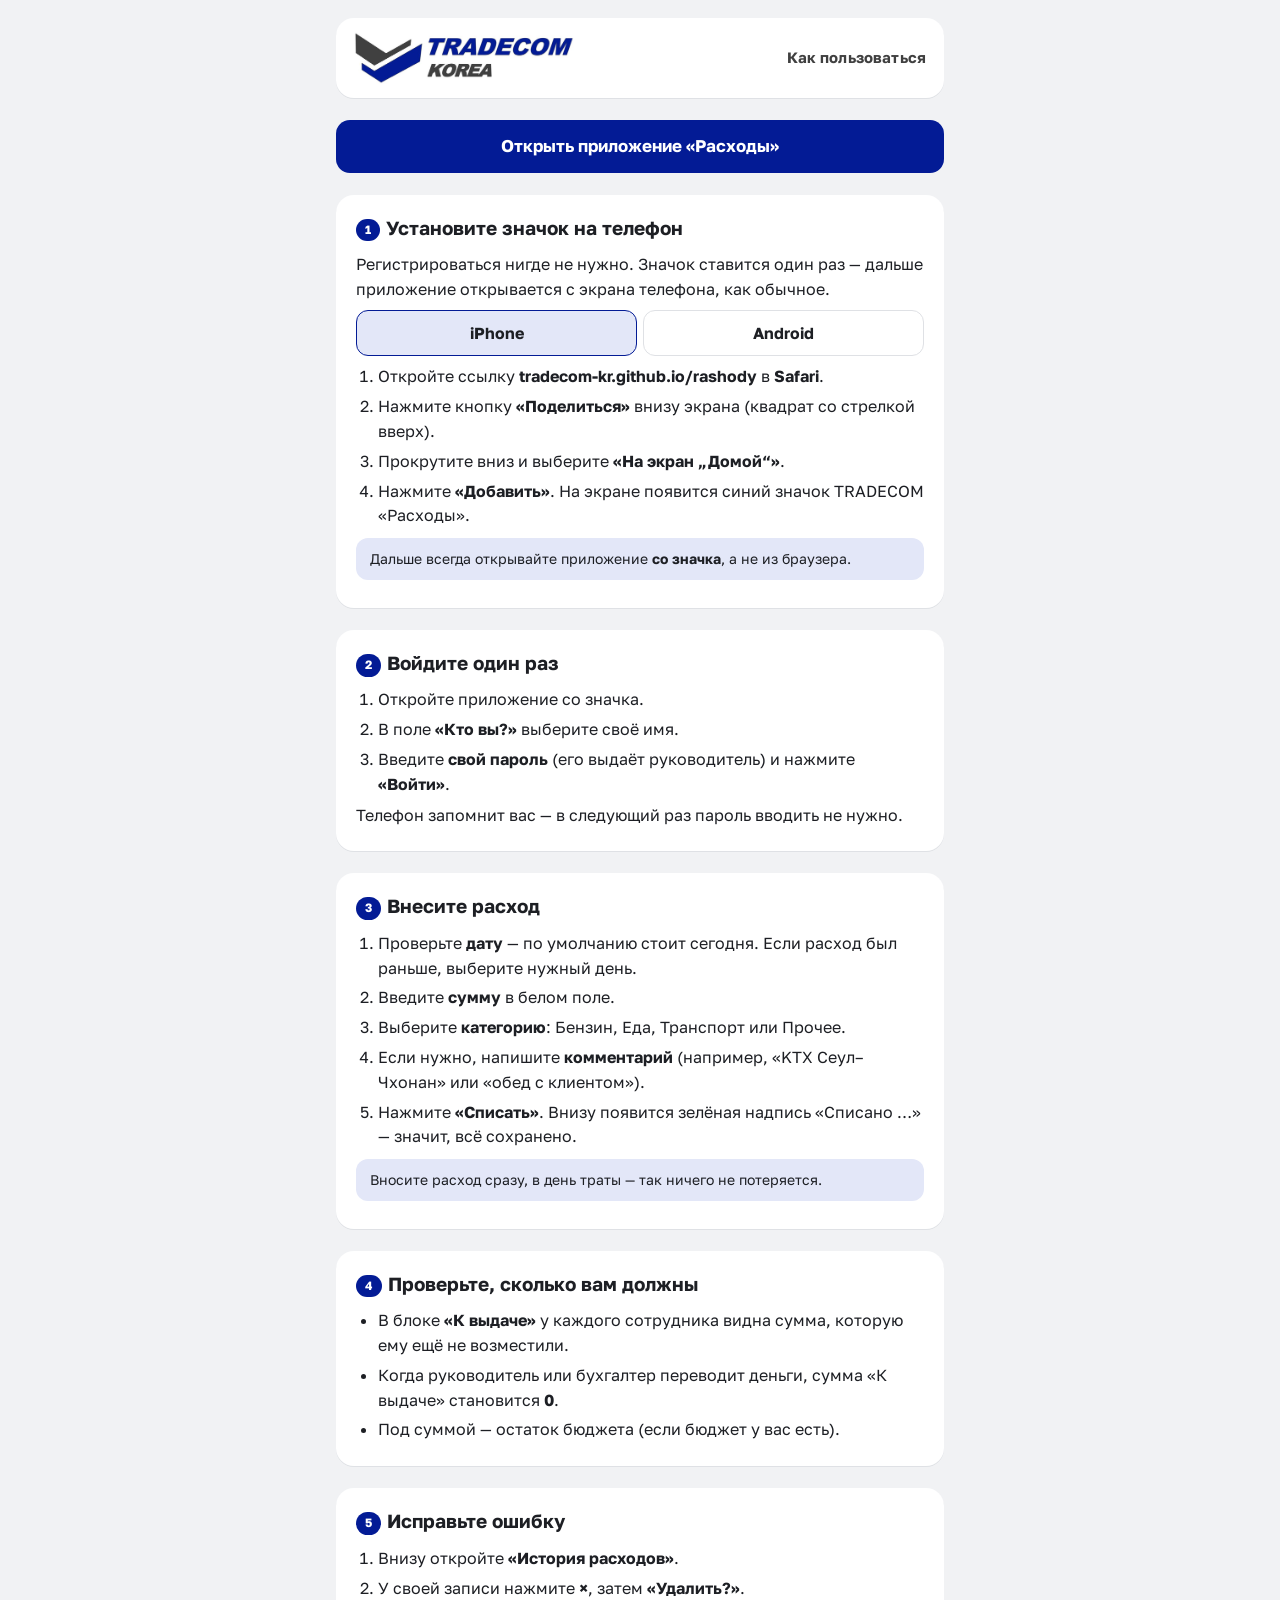
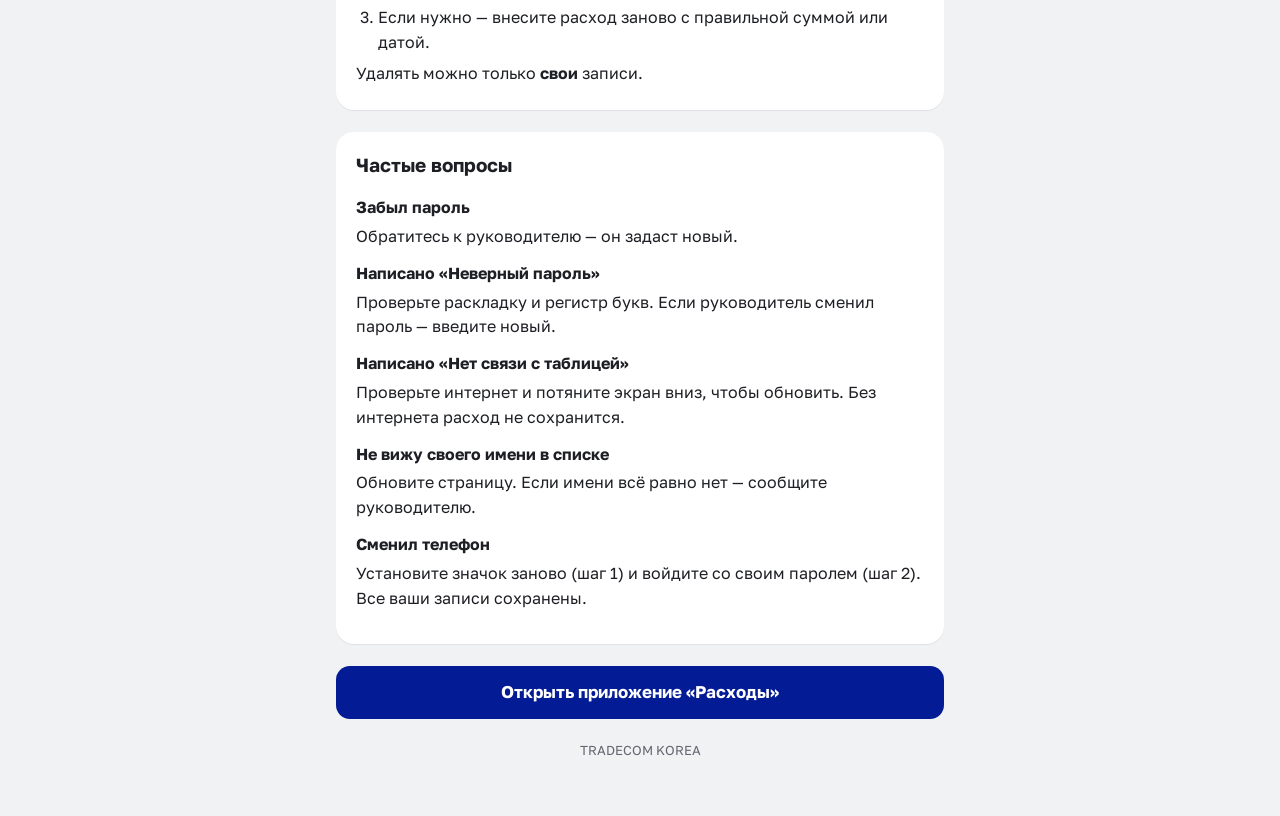
==== help.html @ 2df98dcc "Инструкция для сотрудников Co-Authored-By: Claude Opus 5.5 <noreply@anthropic.com> Claude-Session: h" ====
<!doctype html>
<html lang="ru">
<head>
<meta charset="utf-8">
<meta name="viewport" content="width=device-width,initial-scale=1,viewport-fit=cover">
<title>Как пользоваться — Расходы</title>
<meta name="theme-color" content="#031b95">
<link rel="apple-touch-icon" href="icon-180.png">
<link rel="icon" type="image/png" sizes="192x192" href="icon-192.png">
<link rel="preconnect" href="https://fonts.googleapis.com">
<link rel="stylesheet" href="https://fonts.googleapis.com/css2?family=Golos+Text:wght@400;500;600;700;800&display=swap">
<link rel="stylesheet" href="style.css">
<style>
html,body{margin:0}
.doc{background:var(--surface);border-radius:18px;padding:18px 20px;box-shadow:0 1px 0 var(--line);line-height:1.55}
.doc h2{font-size:19px;margin:0 0 10px}
.doc h3{font-size:16px;margin:18px 0 6px}
.doc ol,.doc ul{margin:6px 0;padding-left:22px}
.doc li{margin:5px 0}
.doc p{margin:6px 0}
.doc b{font-weight:700}
.step{display:inline-block;background:var(--accent);color:var(--accent-fg);border-radius:999px;font-size:12px;font-weight:700;padding:2px 9px;margin-right:6px;vertical-align:1px}
.tip{background:var(--accent-soft);border-radius:12px;padding:10px 14px;font-size:14px;margin:10px 0}
.big{display:block;text-align:center;background:var(--ink);color:#fff;text-decoration:none;font-weight:700;font-size:17px;padding:14px;border-radius:14px}
.tabs{display:grid;grid-template-columns:1fr 1fr;gap:6px;margin:8px 0}
.tabs button{font:inherit;font-weight:700;padding:10px;border-radius:12px;border:1.5px solid var(--line);background:var(--surface);color:var(--fg);cursor:pointer}
.tabs button[aria-pressed="true"]{border-color:var(--accent);background:var(--accent-soft)}
.faq dt{font-weight:700;margin-top:12px}
.faq dd{margin:4px 0 0}
</style>
</head>
<body>
<div class="wrap">
  <header class="brand"><img src="logo.png" alt="Tradecom Korea"><span>Как пользоваться</span></header>

  <a class="big" href="./">Открыть приложение «Расходы»</a>

  <section class="doc">
    <h2><span class="step">1</span>Установите значок на телефон</h2>
    <p>Регистрироваться нигде не нужно. Значок ставится один раз — дальше приложение открывается с экрана телефона, как обычное.</p>
    <div class="tabs" role="group" aria-label="Телефон">
      <button type="button" data-os="ios" aria-pressed="true">iPhone</button>
      <button type="button" data-os="and" aria-pressed="false">Android</button>
    </div>
    <div data-show="ios">
      <ol>
        <li>Откройте ссылку <b>tradecom-kr.github.io/rashody</b> в <b>Safari</b>.</li>
        <li>Нажмите кнопку <b>«Поделиться»</b> внизу экрана (квадрат со стрелкой вверх).</li>
        <li>Прокрутите вниз и выберите <b>«На экран „Домой“»</b>.</li>
        <li>Нажмите <b>«Добавить»</b>. На экране появится синий значок TRADECOM «Расходы».</li>
      </ol>
    </div>
    <div data-show="and" hidden>
      <ol>
        <li>Откройте ссылку <b>tradecom-kr.github.io/rashody</b> в <b>Chrome</b>.</li>
        <li>Нажмите меню <b>⋮</b> в правом верхнем углу.</li>
        <li>Выберите <b>«Добавить на главный экран»</b> (или «Установить приложение»).</li>
        <li>Нажмите <b>«Добавить»</b> / <b>«Установить»</b>. На экране появится значок «Расходы».</li>
      </ol>
    </div>
    <div class="tip">Дальше всегда открывайте приложение <b>со значка</b>, а не из браузера.</div>
  </section>

  <section class="doc">
    <h2><span class="step">2</span>Войдите один раз</h2>
    <ol>
      <li>Откройте приложение со значка.</li>
      <li>В поле <b>«Кто вы?»</b> выберите своё имя.</li>
      <li>Введите <b>свой пароль</b> (его выдаёт руководитель) и нажмите <b>«Войти»</b>.</li>
    </ol>
    <p>Телефон запомнит вас — в следующий раз пароль вводить не нужно.</p>
  </section>

  <section class="doc">
    <h2><span class="step">3</span>Внесите расход</h2>
    <ol>
      <li>Проверьте <b>дату</b> — по умолчанию стоит сегодня. Если расход был раньше, выберите нужный день.</li>
      <li>Введите <b>сумму</b> в белом поле.</li>
      <li>Выберите <b>категорию</b>: Бензин, Еда, Транспорт или Прочее.</li>
      <li>Если нужно, напишите <b>комментарий</b> (например, «KTX Сеул–Чхонан» или «обед с клиентом»).</li>
      <li>Нажмите <b>«Списать»</b>. Внизу появится зелёная надпись «Списано …» — значит, всё сохранено.</li>
    </ol>
    <div class="tip">Вносите расход сразу, в день траты — так ничего не потеряется.</div>
  </section>

  <section class="doc">
    <h2><span class="step">4</span>Проверьте, сколько вам должны</h2>
    <ul>
      <li>В блоке <b>«К выдаче»</b> у каждого сотрудника видна сумма, которую ему ещё не возместили.</li>
      <li>Когда руководитель или бухгалтер переводит деньги, сумма «К выдаче» становится <b>0</b>.</li>
      <li>Под суммой — остаток бюджета (если бюджет у вас есть).</li>
    </ul>
  </section>

  <section class="doc">
    <h2><span class="step">5</span>Исправьте ошибку</h2>
    <ol>
      <li>Внизу откройте <b>«История расходов»</b>.</li>
      <li>У своей записи нажмите <b>×</b>, затем <b>«Удалить?»</b>.</li>
      <li>Если нужно — внесите расход заново с правильной суммой или датой.</li>
    </ol>
    <p>Удалять можно только <b>свои</b> записи.</p>
  </section>

  <section class="doc">
    <h2>Частые вопросы</h2>
    <dl class="faq">
      <dt>Забыл пароль</dt>
      <dd>Обратитесь к руководителю — он задаст новый.</dd>
      <dt>Написано «Неверный пароль»</dt>
      <dd>Проверьте раскладку и регистр букв. Если руководитель сменил пароль — введите новый.</dd>
      <dt>Написано «Нет связи с таблицей»</dt>
      <dd>Проверьте интернет и потяните экран вниз, чтобы обновить. Без интернета расход не сохранится.</dd>
      <dt>Не вижу своего имени в списке</dt>
      <dd>Обновите страницу. Если имени всё равно нет — сообщите руководителю.</dd>
      <dt>Сменил телефон</dt>
      <dd>Установите значок заново (шаг 1) и войдите со своим паролем (шаг 2). Все ваши записи сохранены.</dd>
    </dl>
  </section>

  <a class="big" href="./">Открыть приложение «Расходы»</a>
  <p class="sub" style="text-align:center">TRADECOM KOREA</p>
</div>
<script>
document.querySelectorAll('[data-os]').forEach(b=>b.addEventListener('click',()=>{
  document.querySelectorAll('[data-os]').forEach(x=>x.setAttribute('aria-pressed',String(x===b)));
  document.querySelectorAll('[data-show]').forEach(s=>s.hidden=s.dataset.show!==b.dataset.os);
}));
if(/Android/i.test(navigator.userAgent))document.querySelector('[data-os="and"]').click();
</script>
</body>
</html>
---- style.css ----
/* Layout: одна колонка. Тёмная «карта» сверху — ввод расхода; ниже карточки сотрудников с суммой к выдаче */
:root{
  --bg:#f1f2f4; --surface:#ffffff; --fg:#1d1f24; --muted:#62666f; --line:#dfe1e5;
  --ink:#031b95; --ink-2:rgba(255,255,255,.13); --ink-fg:#ffffff; --ink-muted:#b8c1ec;
  --accent:#031b95; --accent-fg:#ffffff; --accent-soft:#e3e7f8; --gray:#404040;
  --bad:#c2412d; --bad-soft:#fbe6e2; --ok:#1f8a5b; --ok-soft:#e1f3ea;
  --font-body:"Golos Text",system-ui,-apple-system,"Segoe UI",sans-serif;
  --font-num:"Golos Text",system-ui,-apple-system,"Segoe UI",sans-serif;
}
@media (prefers-color-scheme: dark){:root:not([data-theme="light"]){
  --bg:#121316; --surface:#1c1d21; --fg:#ebecef; --muted:#9da1aa; --line:#2d2f34;
  --ink:#13289e; --ink-2:rgba(255,255,255,.12); --ink-fg:#ffffff; --ink-muted:#b8c1ec;
  --accent:#5b74f0; --accent-fg:#ffffff; --accent-soft:#1d2550; --gray:#8a8c91;
  --bad:#f08a78; --bad-soft:#3a1f1b; --ok:#5fd09a; --ok-soft:#173326; color-scheme:dark}}
:root[data-theme="dark"]{
  --bg:#121316; --surface:#1c1d21; --fg:#ebecef; --muted:#9da1aa; --line:#2d2f34;
  --ink:#13289e; --ink-2:rgba(255,255,255,.12); --ink-fg:#ffffff; --ink-muted:#b8c1ec;
  --accent:#5b74f0; --accent-fg:#ffffff; --accent-soft:#1d2550; --gray:#8a8c91;
  --bad:#f08a78; --bad-soft:#3a1f1b; --ok:#5fd09a; --ok-soft:#173326; color-scheme:dark}

*{box-sizing:border-box}
[hidden]{display:none!important}
body{background:var(--bg);color:var(--fg);font-family:var(--font-body);font-size:16px;line-height:1.45}
.wrap{max-width:640px;margin:0 auto;padding-inline:16px;padding-block:18px 56px;display:flex;flex-direction:column;gap:22px}
h1{font-size:20px;margin:0;font-weight:700;letter-spacing:-.01em}
h2{font-size:17px;margin:0;font-weight:700}
.num{font-family:var(--font-num);font-variant-numeric:tabular-nums}
button{font:inherit;cursor:pointer;color:inherit}
button:focus-visible,input:focus-visible,select:focus-visible{outline:2px solid var(--accent);outline-offset:2px}
.msg{font-size:14px;margin:0;min-height:1.2em}
.msg.ok{color:var(--ok)} .msg.err{color:var(--bad)}
.notice{background:var(--accent-soft);border-radius:14px;padding:12px 14px;font-size:14px}
.sub{font-size:13px;color:var(--muted);margin:0}

/* Ввод — тёмная карта */
.hero{background:var(--ink);color:var(--ink-fg);border-radius:22px;padding:18px;display:flex;flex-direction:column;gap:14px;color-scheme:dark;box-shadow:0 12px 30px -18px rgba(3,27,149,.7)}
.hero .msg{color:var(--ink-muted)} .hero .msg.ok{color:#8fe3b8} .hero .msg.err{color:#ffb4a6}
.pair{display:grid;grid-template-columns:minmax(0,1.3fr) minmax(0,1fr);gap:8px}
.pill{font:inherit;font-size:15px;font-weight:600;padding:11px 14px;border-radius:999px;border:0;background:var(--ink-2);color:var(--ink-fg);width:100%;min-width:0;appearance:none;-webkit-appearance:none}
select.pill{background-image:linear-gradient(45deg,transparent 50%,var(--ink-muted) 50%),linear-gradient(135deg,var(--ink-muted) 50%,transparent 50%);background-position:calc(100% - 18px) 52%,calc(100% - 13px) 52%;background-size:5px 5px;background-repeat:no-repeat;padding-right:30px}
/* выпадающий список: тёмный текст на светлом фоне, иначе на Windows пункты не видны */
select.pill option{color:#1d1f24;background:#ffffff;font-weight:500}
input[type=date].pill{font-family:var(--font-body);font-size:15px}
.pin-row{display:flex;gap:8px}
.pin-row .pill{letter-spacing:.15em}
.amt-cap{font-size:13px;color:var(--ink-muted);font-weight:600;margin-bottom:-8px;padding-left:4px}
.amt-wrap{display:flex;align-items:center;background:var(--ink-fg);border-radius:16px;padding:0 16px;box-shadow:inset 0 0 0 2px transparent}
.amt-wrap:focus-within{box-shadow:inset 0 0 0 3px #8fa2ff}
.amt{flex:1;min-width:0;border:0;background:transparent;color:var(--ink);font-family:var(--font-num);font-size:34px;font-weight:700;text-align:right;padding:14px 8px 14px 0;letter-spacing:-.02em}
.amt:focus{outline:none}
.amt::placeholder{color:#8a90a8;font-family:var(--font-body);font-size:20px;font-weight:500;letter-spacing:0;text-align:center}
.amt-cur{font-family:var(--font-num);font-size:26px;font-weight:700;color:var(--ink)}
.cats{display:grid;grid-template-columns:repeat(4,minmax(0,1fr));gap:6px}
.cats button{background:var(--ink-2);border:0;border-radius:12px;padding:12px 4px;font-size:14px;font-weight:600;color:var(--ink-fg);min-width:0;line-height:1.2}
.cats button[aria-pressed="true"]{background:var(--ink-fg);color:var(--ink)}
.note{font:inherit;font-size:15px;padding:11px 14px;border-radius:12px;border:0;background:var(--ink-2);color:var(--ink-fg);width:100%}
.note::placeholder{color:var(--ink-muted)}
.go{background:var(--ink-fg);color:var(--ink);border:0;border-radius:14px;padding:15px;font-size:18px;font-weight:700}
.go:disabled{opacity:.45;cursor:not-allowed}
.hero .tubtn{background:var(--ink-fg);color:var(--ink)}
.hero :focus-visible{outline-color:#fff}
.tubtn{background:var(--accent);color:var(--accent-fg);border:0;border-radius:999px;padding:9px 16px;font-size:15px;font-weight:700}

/* Шапка с логотипом */
.brand{background:#ffffff;border-radius:18px;padding:14px 18px;display:flex;align-items:center;justify-content:space-between;gap:12px;flex-wrap:wrap;box-shadow:0 1px 0 var(--line)}
.brand img{height:52px;width:auto;max-width:100%;display:block}
.brand span{font-weight:700;font-size:15px;color:#404040;letter-spacing:.01em}
/* Карточки сотрудников */
.sumhead{display:flex;justify-content:space-between;align-items:baseline;gap:8px;flex-wrap:wrap}
.people{display:grid;grid-template-columns:repeat(auto-fill,minmax(150px,1fr));gap:10px}
.pc{background:var(--surface);border-radius:18px;padding:14px;display:flex;flex-direction:column;gap:10px;box-shadow:0 1px 0 var(--line),0 6px 20px -16px rgba(20,28,60,.35);min-width:0}
.pc-top{display:flex;align-items:center;gap:8px;min-width:0}
.av{flex:none;width:30px;height:30px;border-radius:50%;display:grid;place-items:center;font-size:12px;font-weight:700;color:#fff;background:var(--c)}
.pc-name{font-weight:700;font-size:14px;line-height:1.15;min-width:0;overflow:hidden;text-overflow:ellipsis}
.due-l{font-size:11px;text-transform:uppercase;letter-spacing:.07em;color:var(--muted);font-weight:600}
.due{font-family:var(--font-num);font-size:24px;font-weight:800;line-height:1.05;letter-spacing:-.01em;font-variant-numeric:tabular-nums}
.due.zero{color:var(--muted)}
.meter{height:6px;border-radius:3px;background:var(--line);overflow:hidden}
.meter i{display:block;height:100%;background:var(--accent);border-radius:3px}
.meter.over i{background:var(--bad)}
.rest{font-size:12px;color:var(--muted);margin-top:-4px}
.rest b{font-family:var(--font-num);color:var(--fg);font-weight:700}
.rest.neg b{color:var(--bad)}
.kv{display:grid;grid-template-columns:minmax(0,1fr) auto;gap:3px 8px;font-size:12px;margin:0}
.kv dt{color:var(--muted);margin:0}
.kv dd{margin:0;text-align:right;font-family:var(--font-num);font-variant-numeric:tabular-nums}
.kv dd.neg{color:var(--bad);font-weight:700}
.kv dd.okc{color:var(--ok)}
.paybtn{font:inherit;font-size:13px;font-weight:700;padding:8px;border-radius:999px;border:1.5px solid var(--accent);background:transparent;color:var(--fg);width:100%}
.paybtn:disabled{opacity:.35;cursor:not-allowed}
.paybtn.armed{background:var(--accent);border-color:var(--accent);color:var(--accent-fg)}
.paycancel{font:inherit;font-size:13px;font-weight:600;padding:7px;border-radius:999px;border:1px solid var(--line);background:transparent;color:var(--fg);width:100%;margin-top:-4px}

/* История и прочее */
details.box{background:var(--surface);border-radius:18px;padding:12px 16px;box-shadow:0 1px 0 var(--line)}
details.box>summary{cursor:pointer;font-weight:700}
.hfilt{display:flex;gap:8px;margin:10px 0 4px}
.hfilt select{font:inherit;font-size:14px;padding:8px 12px;border:1px solid var(--line);border-radius:999px;background:var(--bg);color:var(--fg);min-width:0;flex:1}
.li{display:grid;grid-template-columns:minmax(0,1fr) auto auto;gap:10px;align-items:center;padding:10px 0;border-bottom:1px solid var(--line)}
.li:last-child{border-bottom:0}
.li b{font-weight:500;display:block;overflow:hidden;text-overflow:ellipsis;white-space:nowrap}
.li small{color:var(--muted);font-size:12px}
.li .a{font-family:var(--font-num);font-weight:700}
.li.pmt .a{color:var(--ok)}
.del{background:none;border:0;color:var(--muted);font-size:20px;padding:2px 6px;line-height:1}
.del.armed{color:var(--bad);font-size:13px;font-weight:600}
.undo{background:transparent;border:1px solid var(--line);border-radius:999px;padding:3px 10px;font-size:12px;color:var(--fg)}
.undo.armed{border-color:var(--bad);color:var(--bad);font-weight:600}
.msg .undo{margin-left:4px}
.empty{color:var(--muted);font-size:14px;padding:10px 0}
.tools{display:flex;flex-direction:column;gap:8px}
.dl{background:var(--surface);border:1.5px solid var(--fg);color:var(--fg);border-radius:999px;padding:11px 16px;font-size:15px;font-weight:700}
.ghost{background:transparent;border:1px solid var(--line);border-radius:999px;padding:7px 14px;font-size:14px;color:var(--fg)}
.arow{display:grid;grid-template-columns:minmax(0,1fr) 120px;gap:6px;padding:10px 0;border-bottom:1px solid var(--line)}
.arow input,.crow input{font:inherit;font-size:14px;padding:8px 12px;border:1px solid var(--line);border-radius:10px;background:var(--bg);color:var(--fg);min-width:0}
.arow input.b{font-family:var(--font-num);text-align:right}
.arow input.p{grid-column:1/-1}
.arow .ph{grid-column:1/-1;font-size:12px;color:var(--muted)}
.crow{display:grid;grid-template-columns:repeat(4,minmax(0,1fr));gap:6px}
.admin h3{font-size:15px;margin:14px 0 4px}
.abtns{display:flex;gap:8px;flex-wrap:wrap;margin-top:10px;align-items:center}
.accrow{display:flex;justify-content:space-between;align-items:center;gap:8px;flex-wrap:wrap;font-size:14px;padding:4px 0}
.linkbtn{background:none;border:0;padding:0;color:var(--muted);text-decoration:underline;font-size:13px}
.reqacc{font-size:13px;color:var(--muted);text-align:center}
@media (max-width:380px){.amt{font-size:28px}.cats button{font-size:13px}}
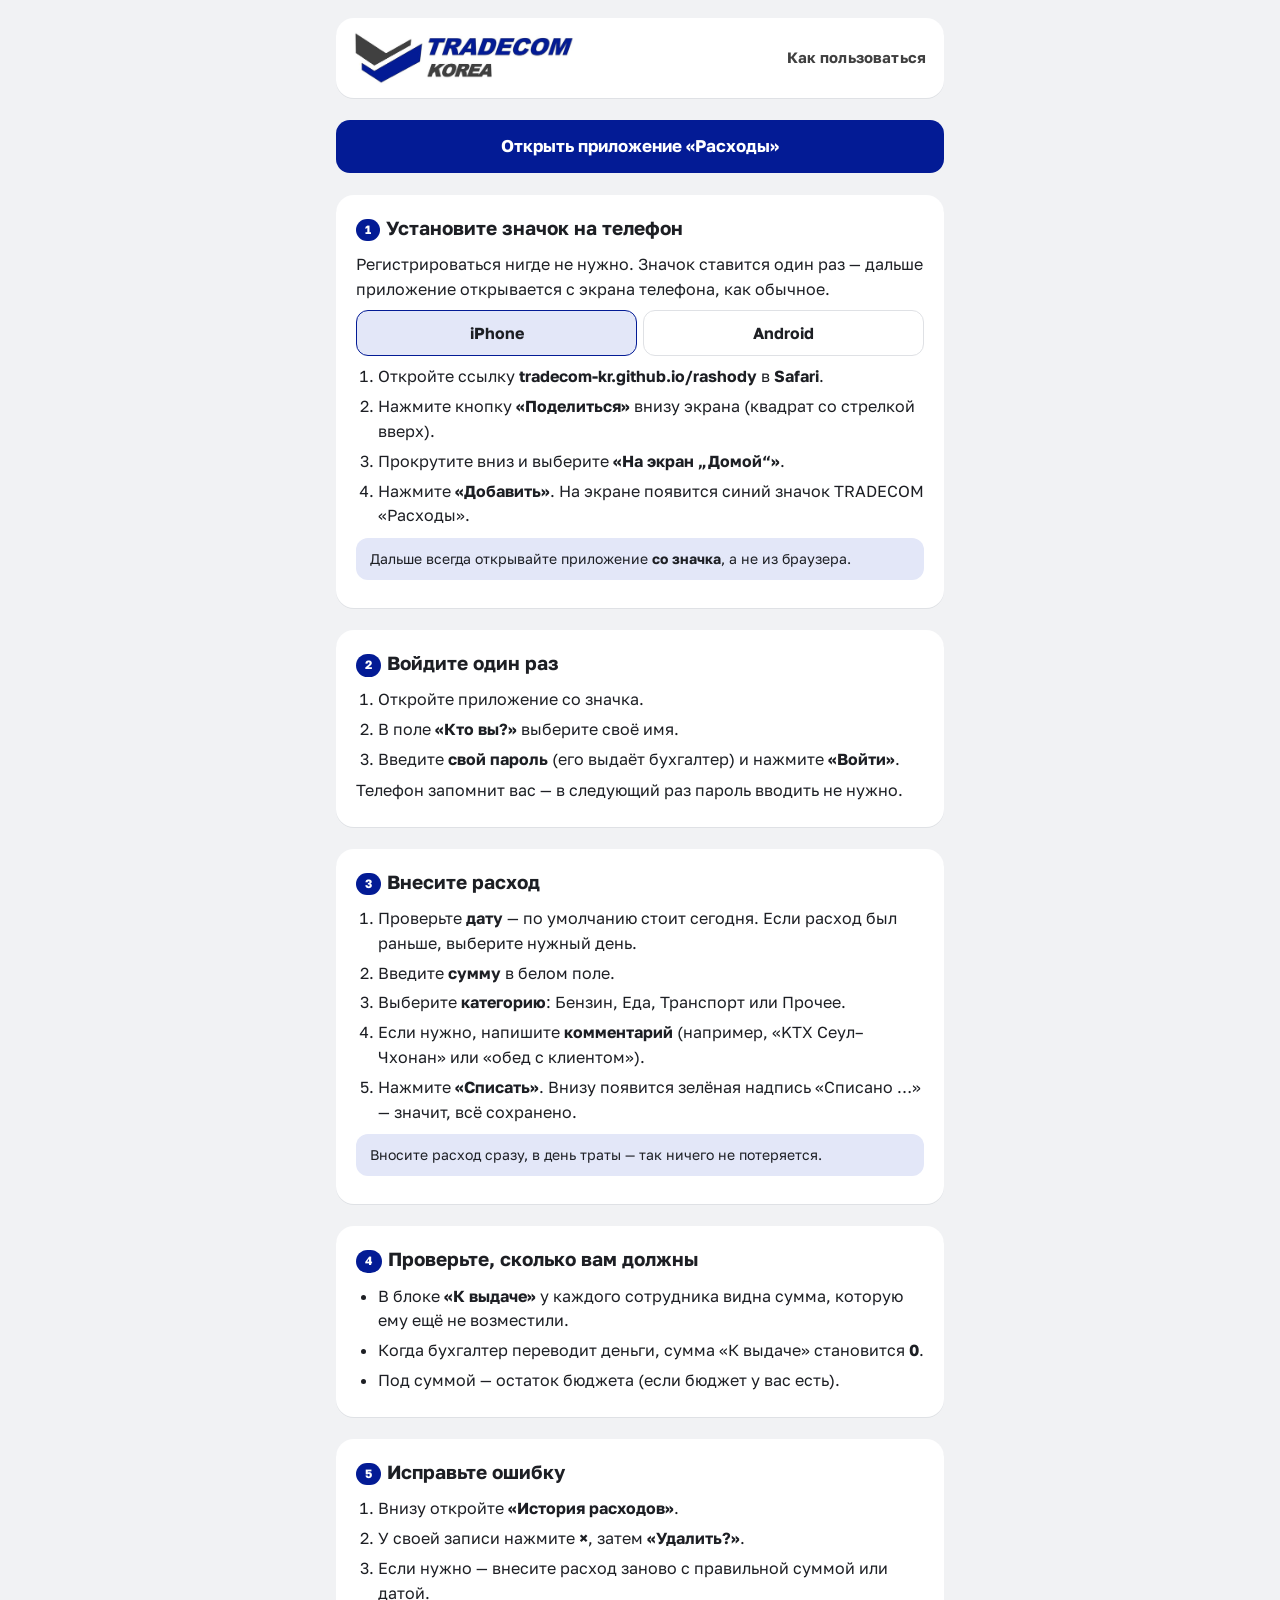
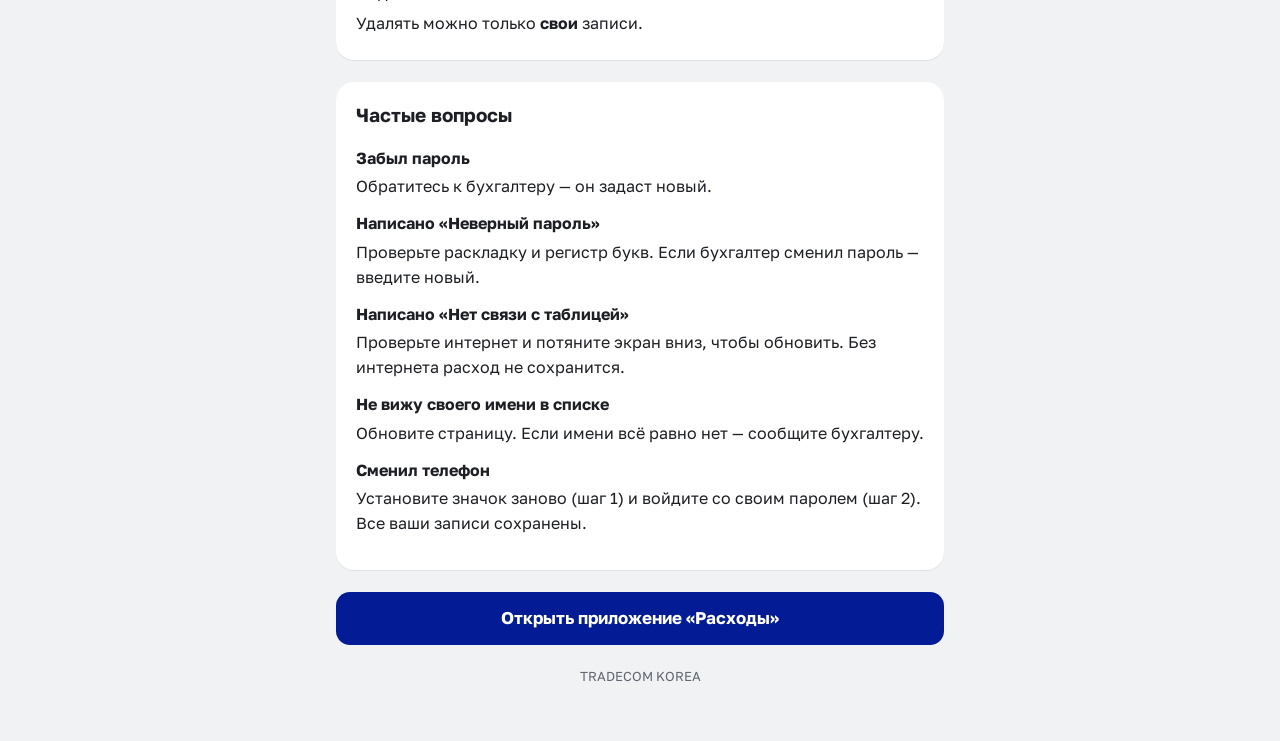
==== commit ec764b75: "Бухгалтер — единственная роль с полными правами Co-Authored-By: Claude Opus 5.5 <noreply@anthropic.c" ====
--- a/help.html
+++ b/help.html
@@ -66,7 +66,7 @@
     <ol>
       <li>Откройте приложение со значка.</li>
       <li>В поле <b>«Кто вы?»</b> выберите своё имя.</li>
-      <li>Введите <b>свой пароль</b> (его выдаёт руководитель) и нажмите <b>«Войти»</b>.</li>
+      <li>Введите <b>свой пароль</b> (его выдаёт бухгалтер) и нажмите <b>«Войти»</b>.</li>
     </ol>
     <p>Телефон запомнит вас — в следующий раз пароль вводить не нужно.</p>
   </section>
@@ -87,7 +87,7 @@
     <h2><span class="step">4</span>Проверьте, сколько вам должны</h2>
     <ul>
       <li>В блоке <b>«К выдаче»</b> у каждого сотрудника видна сумма, которую ему ещё не возместили.</li>
-      <li>Когда руководитель или бухгалтер переводит деньги, сумма «К выдаче» становится <b>0</b>.</li>
+      <li>Когда бухгалтер переводит деньги, сумма «К выдаче» становится <b>0</b>.</li>
       <li>Под суммой — остаток бюджета (если бюджет у вас есть).</li>
     </ul>
   </section>
@@ -106,13 +106,13 @@
     <h2>Частые вопросы</h2>
     <dl class="faq">
       <dt>Забыл пароль</dt>
-      <dd>Обратитесь к руководителю — он задаст новый.</dd>
+      <dd>Обратитесь к бухгалтеру — он задаст новый.</dd>
       <dt>Написано «Неверный пароль»</dt>
-      <dd>Проверьте раскладку и регистр букв. Если руководитель сменил пароль — введите новый.</dd>
+      <dd>Проверьте раскладку и регистр букв. Если бухгалтер сменил пароль — введите новый.</dd>
       <dt>Написано «Нет связи с таблицей»</dt>
       <dd>Проверьте интернет и потяните экран вниз, чтобы обновить. Без интернета расход не сохранится.</dd>
       <dt>Не вижу своего имени в списке</dt>
-      <dd>Обновите страницу. Если имени всё равно нет — сообщите руководителю.</dd>
+      <dd>Обновите страницу. Если имени всё равно нет — сообщите бухгалтеру.</dd>
       <dt>Сменил телефон</dt>
       <dd>Установите значок заново (шаг 1) и войдите со своим паролем (шаг 2). Все ваши записи сохранены.</dd>
     </dl>
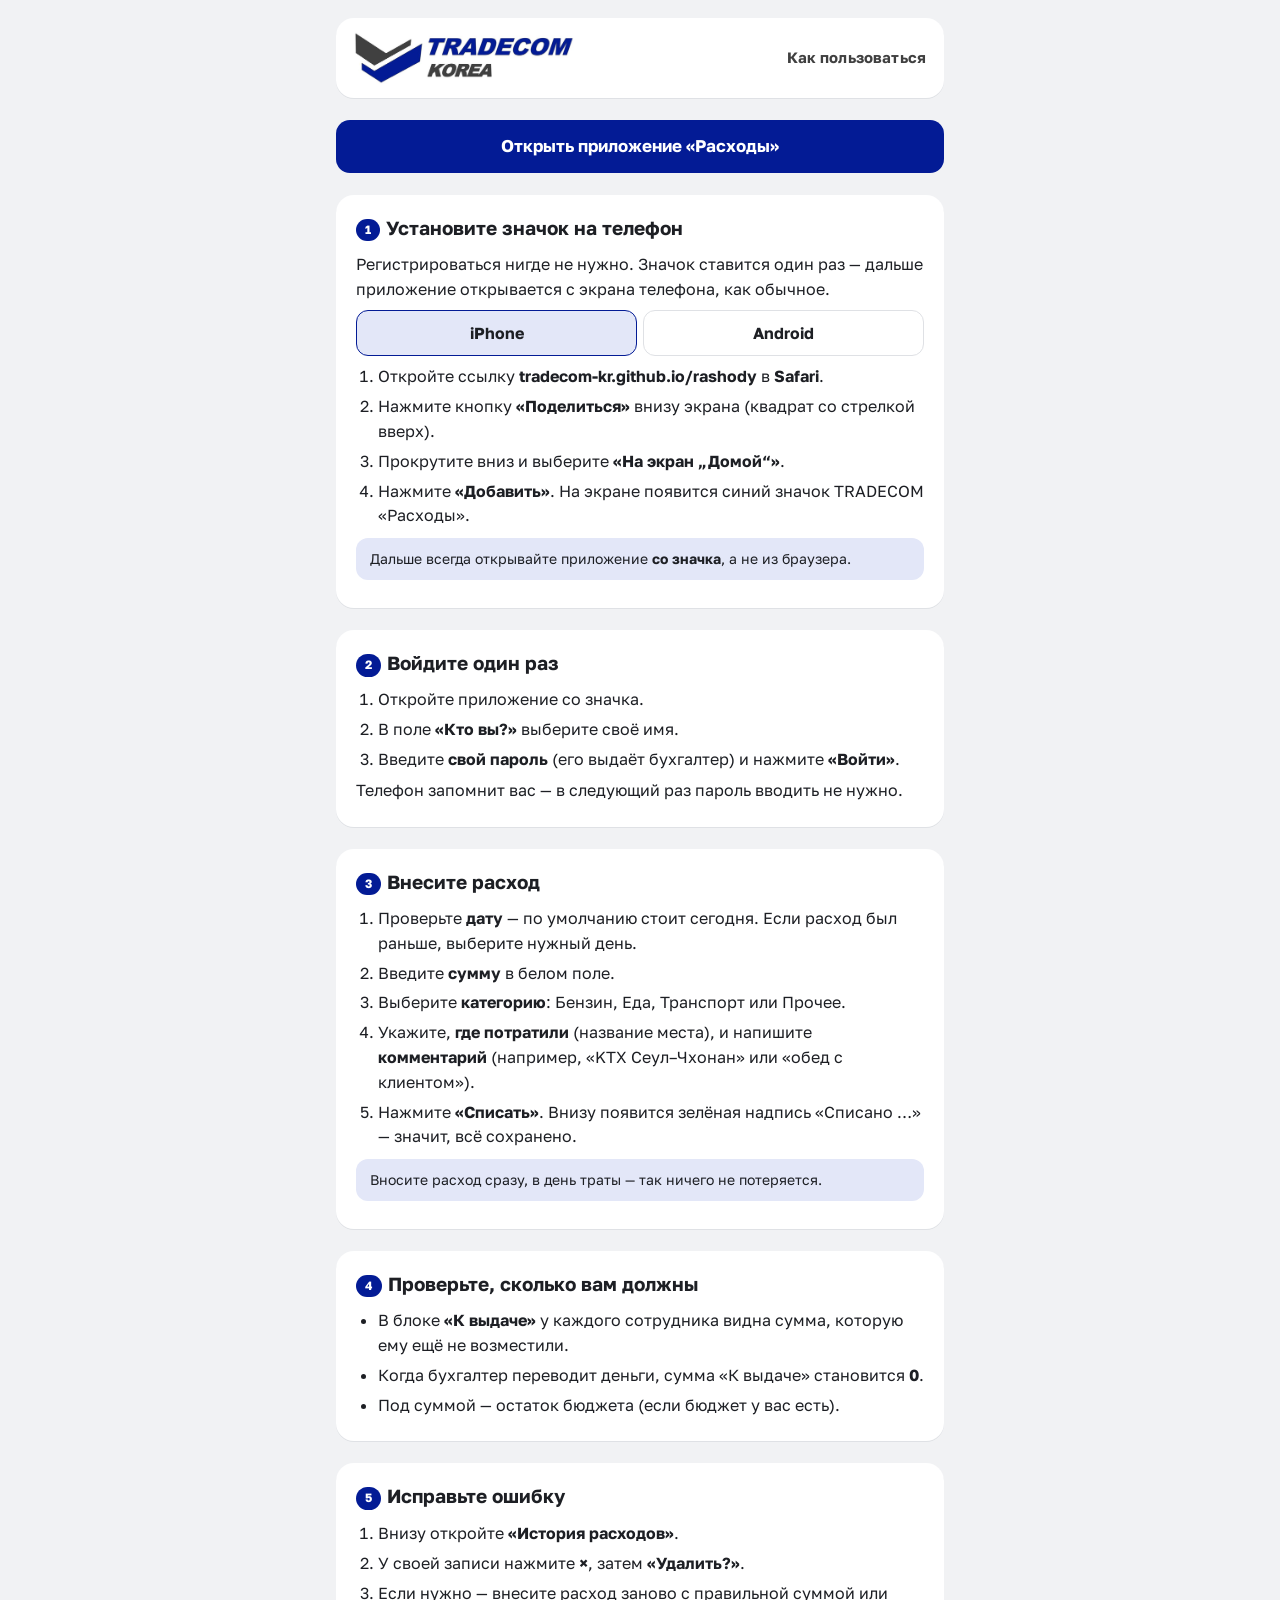
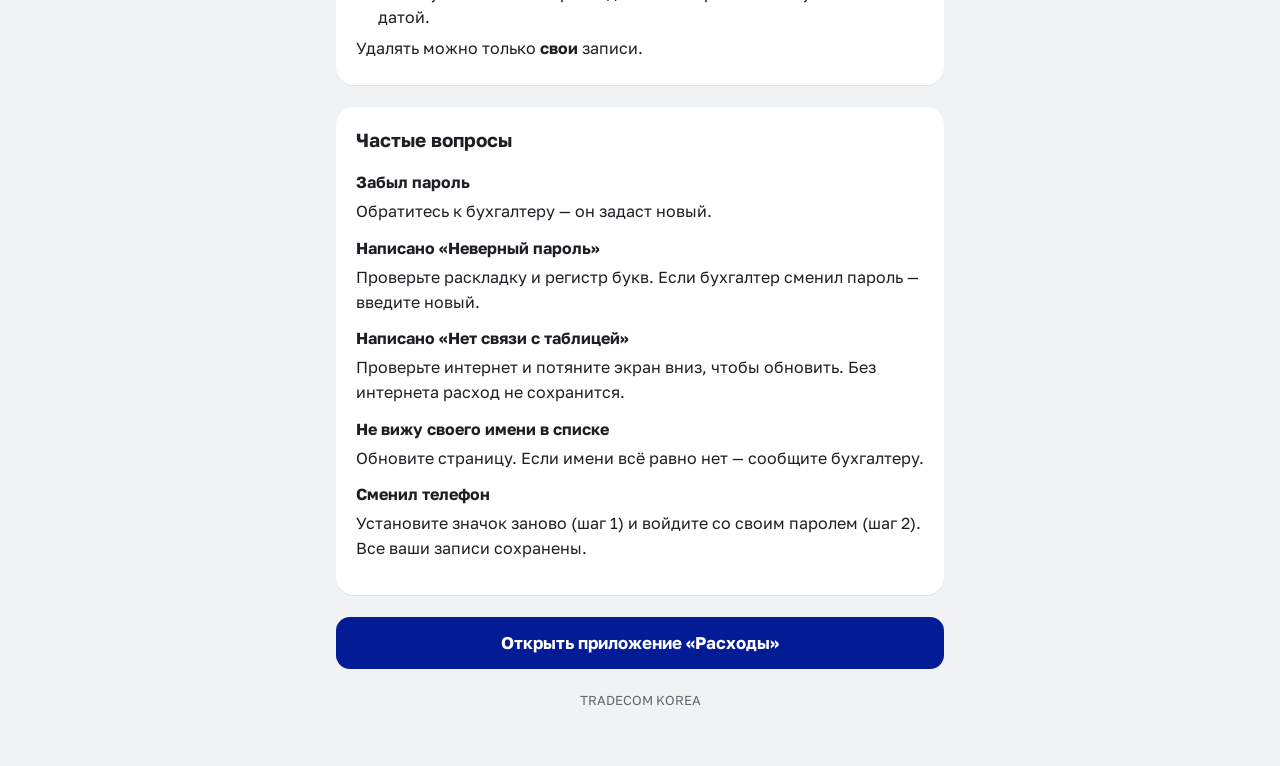
==== commit 20045874: "Поля «Где» и «Комментарий» обязательны Co-Authored-By: Claude Opus 5.5 <noreply@anthropic.com> Claud" ====
--- a/help.html
+++ b/help.html
@@ -77,7 +77,7 @@
       <li>Проверьте <b>дату</b> — по умолчанию стоит сегодня. Если расход был раньше, выберите нужный день.</li>
       <li>Введите <b>сумму</b> в белом поле.</li>
       <li>Выберите <b>категорию</b>: Бензин, Еда, Транспорт или Прочее.</li>
-      <li>Если нужно, напишите <b>комментарий</b> (например, «KTX Сеул–Чхонан» или «обед с клиентом»).</li>
+      <li>Укажите, <b>где потратили</b> (название места), и напишите <b>комментарий</b> (например, «KTX Сеул–Чхонан» или «обед с клиентом»).</li>
       <li>Нажмите <b>«Списать»</b>. Внизу появится зелёная надпись «Списано …» — значит, всё сохранено.</li>
     </ol>
     <div class="tip">Вносите расход сразу, в день траты — так ничего не потеряется.</div>
--- a/style.css
+++ b/style.css
@@ -53,8 +53,9 @@
 .cats{display:grid;grid-template-columns:repeat(4,minmax(0,1fr));gap:6px}
 .cats button{background:var(--ink-2);border:0;border-radius:12px;padding:12px 4px;font-size:14px;font-weight:600;color:var(--ink-fg);min-width:0;line-height:1.2}
 .cats button[aria-pressed="true"]{background:var(--ink-fg);color:var(--ink)}
-.note{font:inherit;font-size:15px;padding:11px 14px;border-radius:12px;border:0;background:var(--ink-2);color:var(--ink-fg);width:100%}
-.note::placeholder{color:var(--ink-muted)}
+.note{font:inherit;font-size:15px;padding:12px 14px;border-radius:12px;border:0;background:#ffffff;color:#1d1f24;width:100%}
+.note::placeholder{color:#8a90a8}
+.note:focus{outline:none;box-shadow:inset 0 0 0 3px #8fa2ff}
 .go{background:var(--ink-fg);color:var(--ink);border:0;border-radius:14px;padding:15px;font-size:18px;font-weight:700}
 .go:disabled{opacity:.45;cursor:not-allowed}
 .hero .tubtn{background:var(--ink-fg);color:var(--ink)}
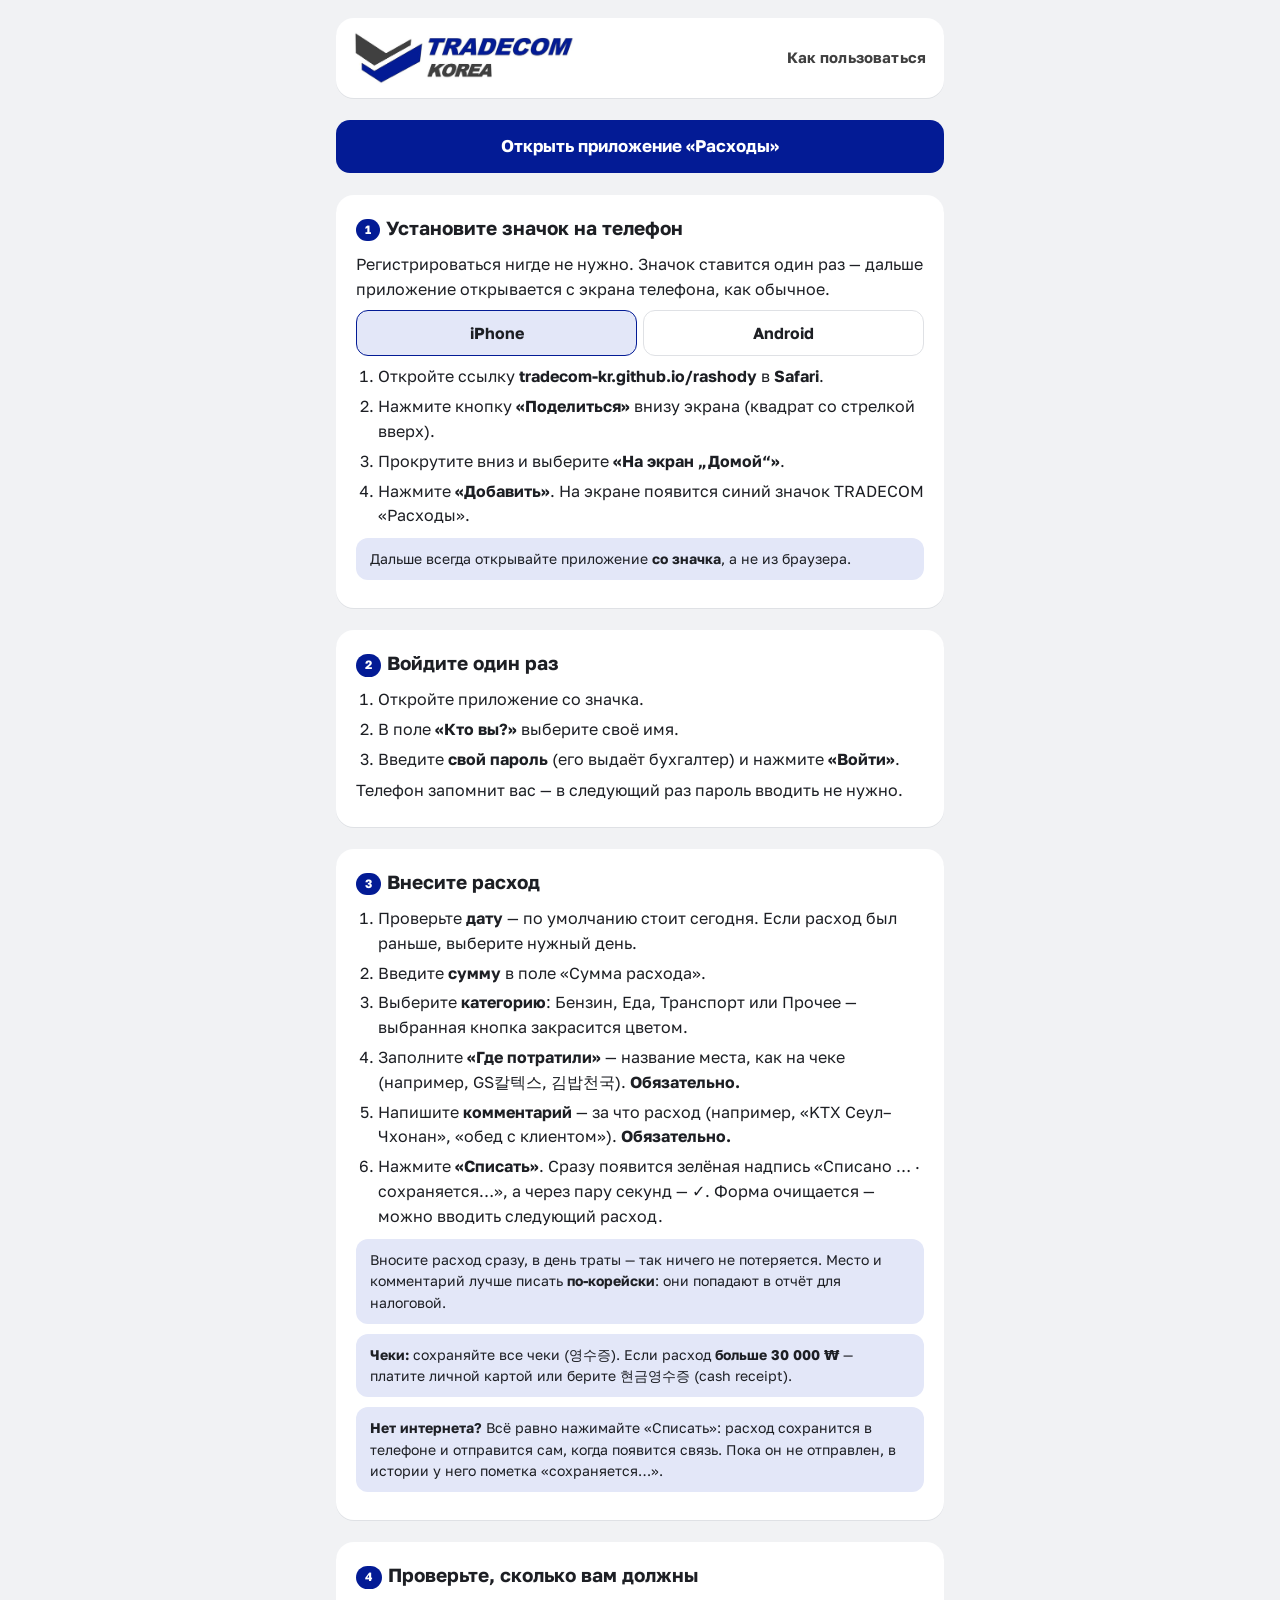
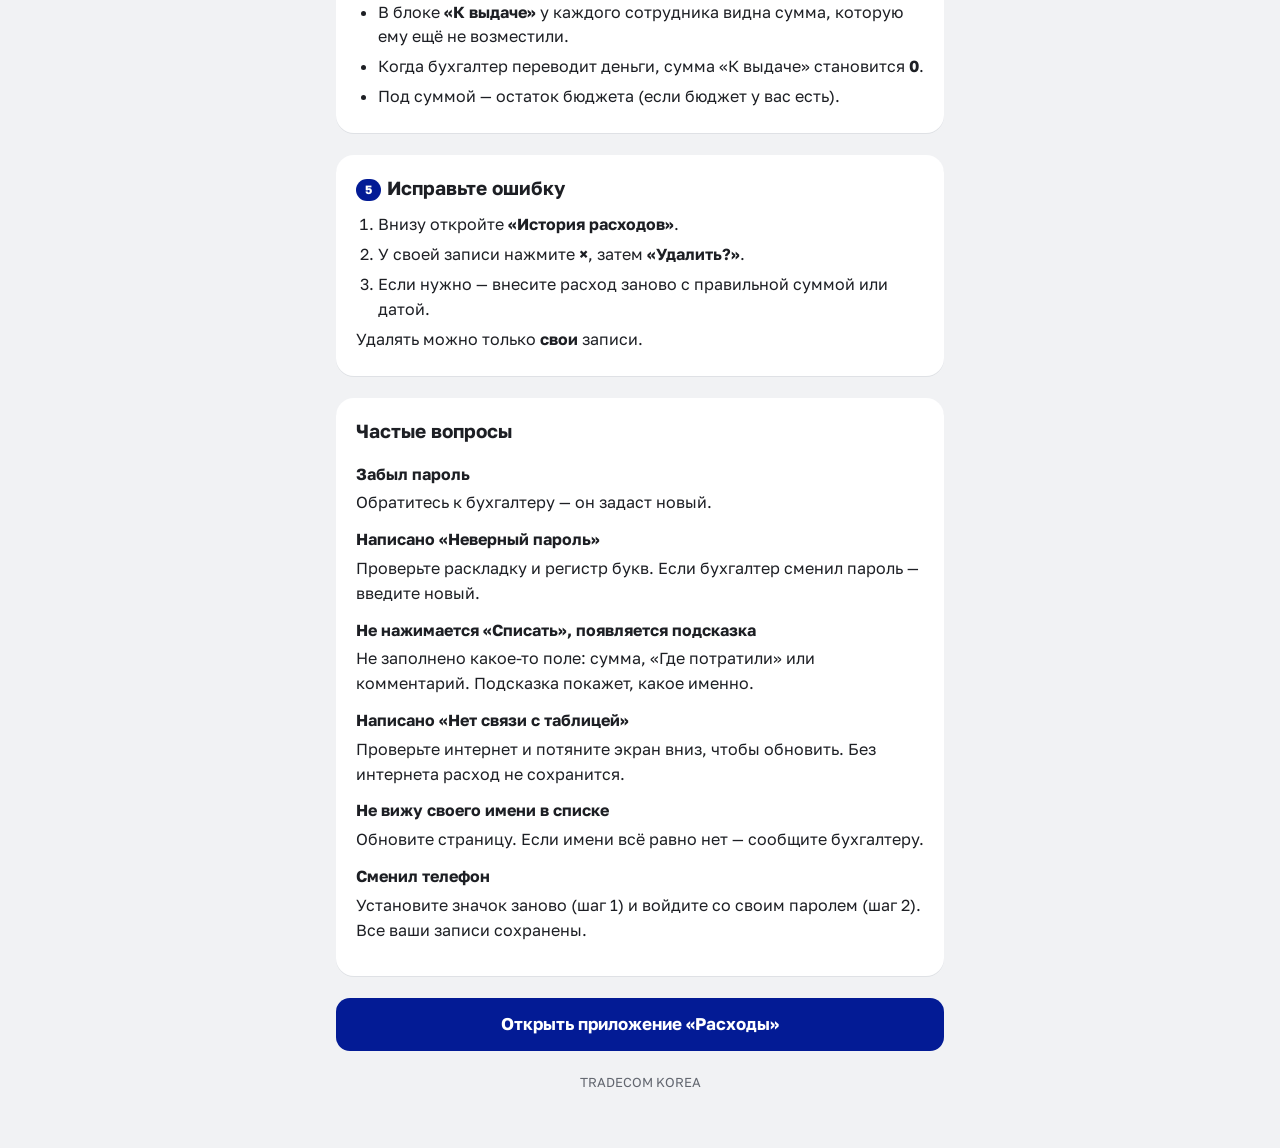
==== commit 12ad7f20: "Обновить инструкцию для сотрудников Co-Authored-By: Claude Opus 5.5 <noreply@anthropic.com> Claude-S" ====
--- a/help.html
+++ b/help.html
@@ -75,12 +75,15 @@
     <h2><span class="step">3</span>Внесите расход</h2>
     <ol>
       <li>Проверьте <b>дату</b> — по умолчанию стоит сегодня. Если расход был раньше, выберите нужный день.</li>
-      <li>Введите <b>сумму</b> в белом поле.</li>
-      <li>Выберите <b>категорию</b>: Бензин, Еда, Транспорт или Прочее.</li>
-      <li>Укажите, <b>где потратили</b> (название места), и напишите <b>комментарий</b> (например, «KTX Сеул–Чхонан» или «обед с клиентом»).</li>
-      <li>Нажмите <b>«Списать»</b>. Внизу появится зелёная надпись «Списано …» — значит, всё сохранено.</li>
+      <li>Введите <b>сумму</b> в поле «Сумма расхода».</li>
+      <li>Выберите <b>категорию</b>: Бензин, Еда, Транспорт или Прочее — выбранная кнопка закрасится цветом.</li>
+      <li>Заполните <b>«Где потратили»</b> — название места, как на чеке (например, GS칼텍스, 김밥천국). <b>Обязательно.</b></li>
+      <li>Напишите <b>комментарий</b> — за что расход (например, «KTX Сеул–Чхонан», «обед с клиентом»). <b>Обязательно.</b></li>
+      <li>Нажмите <b>«Списать»</b>. Сразу появится зелёная надпись «Списано … · сохраняется…», а через пару секунд — <b>✓</b>. Форма очищается — можно вводить следующий расход.</li>
     </ol>
-    <div class="tip">Вносите расход сразу, в день траты — так ничего не потеряется.</div>
+    <div class="tip">Вносите расход сразу, в день траты — так ничего не потеряется. Место и комментарий лучше писать <b>по-корейски</b>: они попадают в отчёт для налоговой.</div>
+    <div class="tip"><b>Чеки:</b> сохраняйте все чеки (영수증). Если расход <b>больше 30 000 ₩</b> — платите личной картой или берите 현금영수증 (cash receipt).</div>
+    <div class="tip"><b>Нет интернета?</b> Всё равно нажимайте «Списать»: расход сохранится в телефоне и отправится сам, когда появится связь. Пока он не отправлен, в истории у него пометка «сохраняется…».</div>
   </section>
 
   <section class="doc">
@@ -109,6 +112,8 @@
       <dd>Обратитесь к бухгалтеру — он задаст новый.</dd>
       <dt>Написано «Неверный пароль»</dt>
       <dd>Проверьте раскладку и регистр букв. Если бухгалтер сменил пароль — введите новый.</dd>
+      <dt>Не нажимается «Списать», появляется подсказка</dt>
+      <dd>Не заполнено какое-то поле: сумма, «Где потратили» или комментарий. Подсказка покажет, какое именно.</dd>
       <dt>Написано «Нет связи с таблицей»</dt>
       <dd>Проверьте интернет и потяните экран вниз, чтобы обновить. Без интернета расход не сохранится.</dd>
       <dt>Не вижу своего имени в списке</dt>
--- a/style.css
+++ b/style.css
@@ -1,6 +1,6 @@
 /* Layout: одна колонка. Тёмная «карта» сверху — ввод расхода; ниже карточки сотрудников с суммой к выдаче */
 :root{
-  --bg:#f1f2f4; --surface:#ffffff; --fg:#1d1f24; --muted:#62666f; --line:#dfe1e5;
+  --bg:#f1f2f4; --surface:#ffffff; --field:#f7f8fa; --fg:#1d1f24; --muted:#62666f; --line:#dfe1e5;
   --ink:#031b95; --ink-2:rgba(255,255,255,.13); --ink-fg:#ffffff; --ink-muted:#b8c1ec;
   --accent:#031b95; --accent-fg:#ffffff; --accent-soft:#e3e7f8; --gray:#404040;
   --bad:#c2412d; --bad-soft:#fbe6e2; --ok:#1f8a5b; --ok-soft:#e1f3ea;
@@ -8,12 +8,12 @@
   --font-num:"Golos Text",system-ui,-apple-system,"Segoe UI",sans-serif;
 }
 @media (prefers-color-scheme: dark){:root:not([data-theme="light"]){
-  --bg:#121316; --surface:#1c1d21; --fg:#ebecef; --muted:#9da1aa; --line:#2d2f34;
+  --bg:#121316; --surface:#1c1d21; --field:#25272c; --fg:#ebecef; --muted:#9da1aa; --line:#2d2f34;
   --ink:#13289e; --ink-2:rgba(255,255,255,.12); --ink-fg:#ffffff; --ink-muted:#b8c1ec;
   --accent:#5b74f0; --accent-fg:#ffffff; --accent-soft:#1d2550; --gray:#8a8c91;
   --bad:#f08a78; --bad-soft:#3a1f1b; --ok:#5fd09a; --ok-soft:#173326; color-scheme:dark}}
 :root[data-theme="dark"]{
-  --bg:#121316; --surface:#1c1d21; --fg:#ebecef; --muted:#9da1aa; --line:#2d2f34;
+  --bg:#121316; --surface:#1c1d21; --field:#25272c; --fg:#ebecef; --muted:#9da1aa; --line:#2d2f34;
   --ink:#13289e; --ink-2:rgba(255,255,255,.12); --ink-fg:#ffffff; --ink-muted:#b8c1ec;
   --accent:#5b74f0; --accent-fg:#ffffff; --accent-soft:#1d2550; --gray:#8a8c91;
   --bad:#f08a78; --bad-soft:#3a1f1b; --ok:#5fd09a; --ok-soft:#173326; color-scheme:dark}
@@ -33,33 +33,30 @@
 .sub{font-size:13px;color:var(--muted);margin:0}
 
 /* Ввод — тёмная карта */
-.hero{background:var(--ink);color:var(--ink-fg);border-radius:22px;padding:18px;display:flex;flex-direction:column;gap:14px;color-scheme:dark;box-shadow:0 12px 30px -18px rgba(3,27,149,.7)}
-.hero .msg{color:var(--ink-muted)} .hero .msg.ok{color:#8fe3b8} .hero .msg.err{color:#ffb4a6}
+.hero{background:var(--surface);color:var(--fg);border-radius:22px;padding:18px;display:flex;flex-direction:column;gap:14px;box-shadow:0 1px 0 var(--line),0 10px 28px -20px rgba(20,28,60,.35);border-top:4px solid var(--accent)}
+.hero .msg{color:var(--muted)} .hero .msg.ok{color:var(--ok)} .hero .msg.err{color:var(--bad)}
 .pair{display:grid;grid-template-columns:minmax(0,1.3fr) minmax(0,1fr);gap:8px}
-.pill{font:inherit;font-size:15px;font-weight:600;padding:11px 14px;border-radius:999px;border:0;background:var(--ink-2);color:var(--ink-fg);width:100%;min-width:0;appearance:none;-webkit-appearance:none}
-select.pill{background-image:linear-gradient(45deg,transparent 50%,var(--ink-muted) 50%),linear-gradient(135deg,var(--ink-muted) 50%,transparent 50%);background-position:calc(100% - 18px) 52%,calc(100% - 13px) 52%;background-size:5px 5px;background-repeat:no-repeat;padding-right:30px}
+.pill{font:inherit;font-size:15px;font-weight:600;padding:11px 14px;border-radius:999px;border:1.5px solid var(--line);background:var(--field);color:var(--fg);width:100%;min-width:0;appearance:none;-webkit-appearance:none}
+select.pill{background-image:linear-gradient(45deg,transparent 50%,var(--muted) 50%),linear-gradient(135deg,var(--muted) 50%,transparent 50%);background-position:calc(100% - 18px) 52%,calc(100% - 13px) 52%;background-size:5px 5px;background-repeat:no-repeat;padding-right:30px}
 /* выпадающий список: тёмный текст на светлом фоне, иначе на Windows пункты не видны */
 select.pill option{color:#1d1f24;background:#ffffff;font-weight:500}
 input[type=date].pill{font-family:var(--font-body);font-size:15px}
 .pin-row{display:flex;gap:8px}
 .pin-row .pill{letter-spacing:.15em}
-.amt-cap{font-size:13px;color:var(--ink-muted);font-weight:600;margin-bottom:-8px;padding-left:4px}
-.amt-wrap{display:flex;align-items:center;background:var(--ink-fg);border-radius:16px;padding:0 16px;box-shadow:inset 0 0 0 2px transparent}
-.amt-wrap:focus-within{box-shadow:inset 0 0 0 3px #8fa2ff}
-.amt{flex:1;min-width:0;border:0;background:transparent;color:var(--ink);font-family:var(--font-num);font-size:34px;font-weight:700;text-align:right;padding:14px 8px 14px 0;letter-spacing:-.02em}
+.amt-cap{font-size:13px;color:var(--muted);font-weight:600;margin-bottom:-8px;padding-left:4px}
+.amt-wrap{display:flex;align-items:center;background:var(--field);border:1.5px solid var(--line);border-radius:16px;padding:0 16px}
+.amt-wrap:focus-within,.note:focus,.pill:focus{border-color:var(--accent);outline:none;box-shadow:0 0 0 3px var(--accent-soft)}
+.amt{flex:1;min-width:0;border:0;background:transparent;color:var(--fg);font-family:var(--font-num);font-size:34px;font-weight:700;text-align:right;padding:14px 8px 14px 0;letter-spacing:-.02em}
 .amt:focus{outline:none}
-.amt::placeholder{color:#8a90a8;font-family:var(--font-body);font-size:20px;font-weight:500;letter-spacing:0;text-align:center}
-.amt-cur{font-family:var(--font-num);font-size:26px;font-weight:700;color:var(--ink)}
+.amt::placeholder{color:var(--muted);opacity:.7;font-family:var(--font-body);font-size:20px;font-weight:500;letter-spacing:0;text-align:center}
+.amt-cur{font-family:var(--font-num);font-size:26px;font-weight:700;color:var(--muted)}
 .cats{display:grid;grid-template-columns:repeat(4,minmax(0,1fr));gap:6px}
-.cats button{background:var(--ink-2);border:0;border-radius:12px;padding:12px 4px;font-size:14px;font-weight:600;color:var(--ink-fg);min-width:0;line-height:1.2}
-.cats button[aria-pressed="true"]{background:var(--ink-fg);color:var(--ink)}
-.note{font:inherit;font-size:15px;padding:12px 14px;border-radius:12px;border:0;background:#ffffff;color:#1d1f24;width:100%}
-.note::placeholder{color:#8a90a8}
-.note:focus{outline:none;box-shadow:inset 0 0 0 3px #8fa2ff}
-.go{background:var(--ink-fg);color:var(--ink);border:0;border-radius:14px;padding:15px;font-size:18px;font-weight:700}
+.cats button{background:var(--c-soft,var(--field));border:1.5px solid transparent;border-radius:12px;padding:12px 4px;font-size:14px;font-weight:600;color:var(--c-ink,var(--fg));min-width:0;line-height:1.2}
+.cats button[aria-pressed="true"]{background:var(--c,var(--accent));color:#fff;border-color:var(--c,var(--accent))}
+.note{font:inherit;font-size:15px;padding:12px 14px;border-radius:12px;border:1.5px solid var(--line);background:var(--field);color:var(--fg);width:100%}
+.note::placeholder{color:var(--muted);opacity:.8}
+.go{background:var(--accent);color:#fff;border:0;border-radius:14px;padding:15px;font-size:18px;font-weight:700}
 .go:disabled{opacity:.45;cursor:not-allowed}
-.hero .tubtn{background:var(--ink-fg);color:var(--ink)}
-.hero :focus-visible{outline-color:#fff}
 .tubtn{background:var(--accent);color:var(--accent-fg);border:0;border-radius:999px;padding:9px 16px;font-size:15px;font-weight:700}
 
 /* Шапка с логотипом */
@@ -124,3 +121,6 @@
 .linkbtn{background:none;border:0;padding:0;color:var(--muted);text-decoration:underline;font-size:13px}
 .reqacc{font-size:13px;color:var(--muted);text-align:center}
 @media (max-width:380px){.amt{font-size:28px}.cats button{font-size:13px}}
+/* тёмная тема: категории — приглушённые оттенки */
+@media (prefers-color-scheme: dark){:root:not([data-theme="light"]) .cats button:not([aria-pressed="true"]){background:color-mix(in srgb,var(--c) 24%,var(--surface));color:#e9ebf0}}
+:root[data-theme="dark"] .cats button:not([aria-pressed="true"]){background:color-mix(in srgb,var(--c) 24%,var(--surface));color:#e9ebf0}
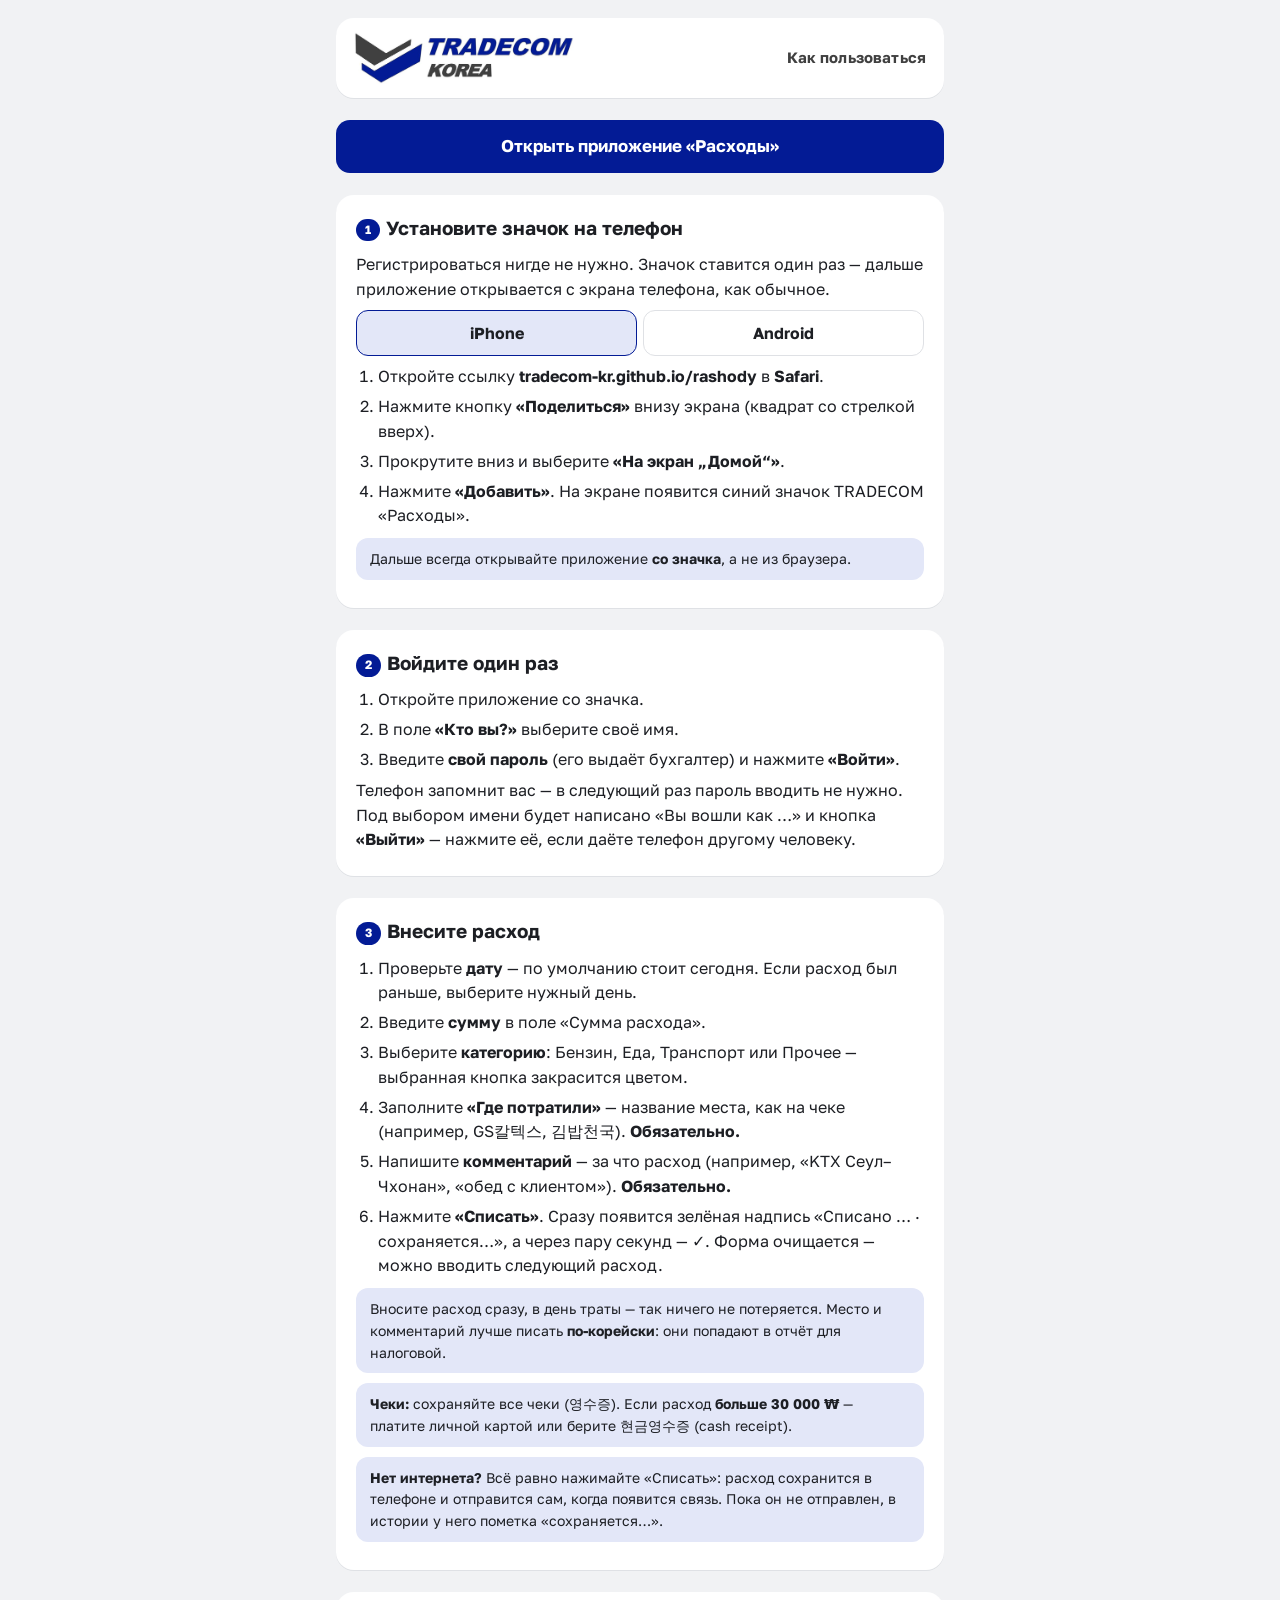
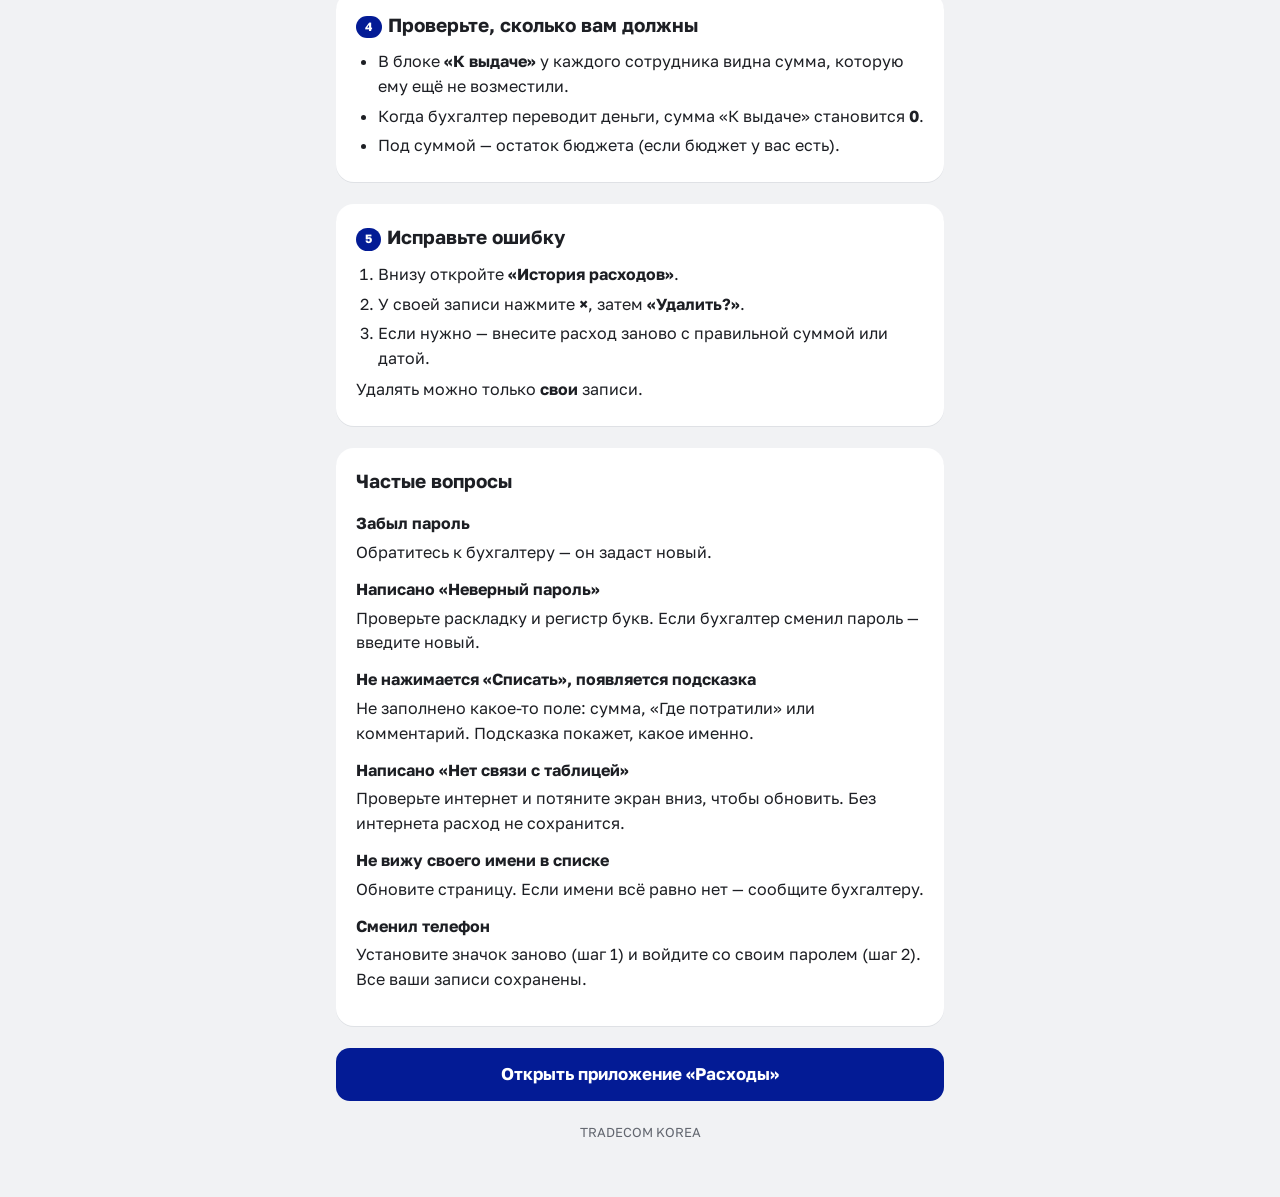
==== commit 93e327ec: "Кнопка «Выйти» для сотрудника Co-Authored-By: Claude Opus 5.5 <noreply@anthropic.com> Claude-Session" ====
--- a/help.html
+++ b/help.html
@@ -68,7 +68,7 @@
       <li>В поле <b>«Кто вы?»</b> выберите своё имя.</li>
       <li>Введите <b>свой пароль</b> (его выдаёт бухгалтер) и нажмите <b>«Войти»</b>.</li>
     </ol>
-    <p>Телефон запомнит вас — в следующий раз пароль вводить не нужно.</p>
+    <p>Телефон запомнит вас — в следующий раз пароль вводить не нужно. Под выбором имени будет написано «Вы вошли как …» и кнопка <b>«Выйти»</b> — нажмите её, если даёте телефон другому человеку.</p>
   </section>
 
   <section class="doc">
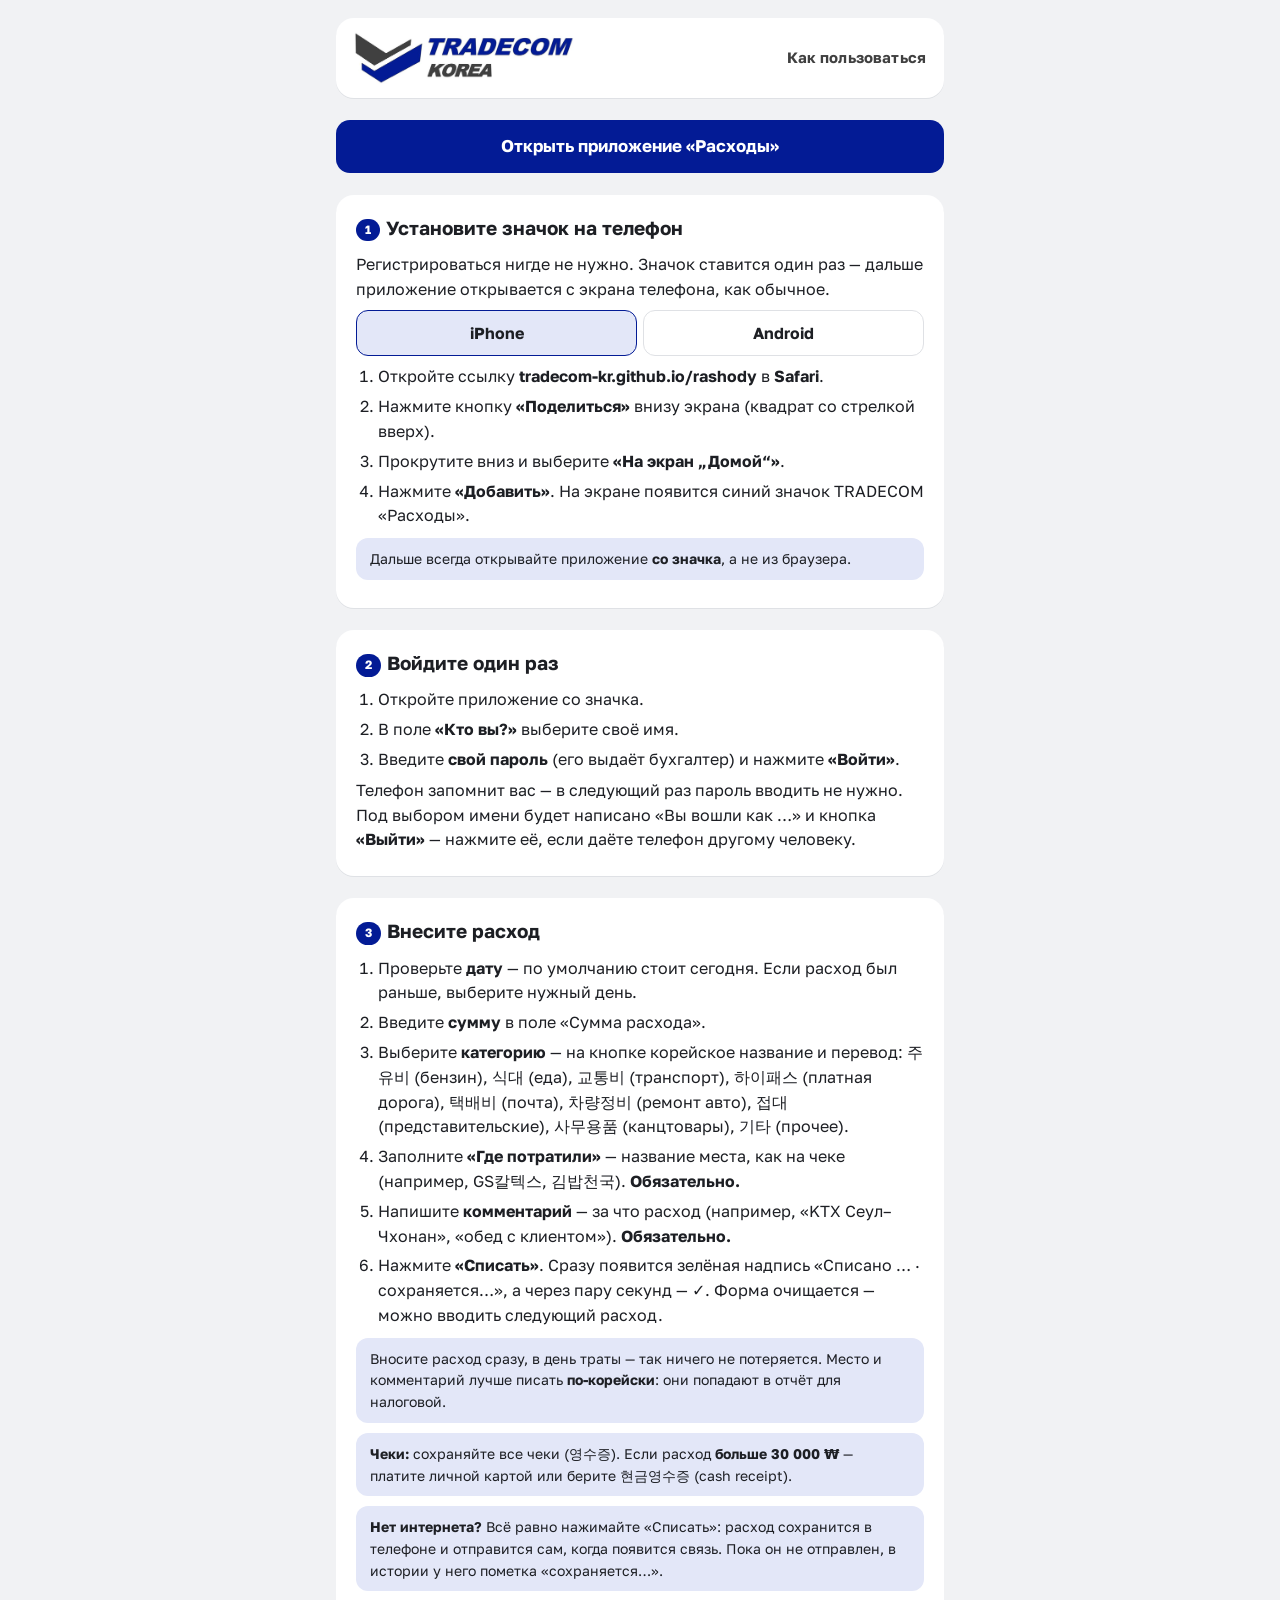
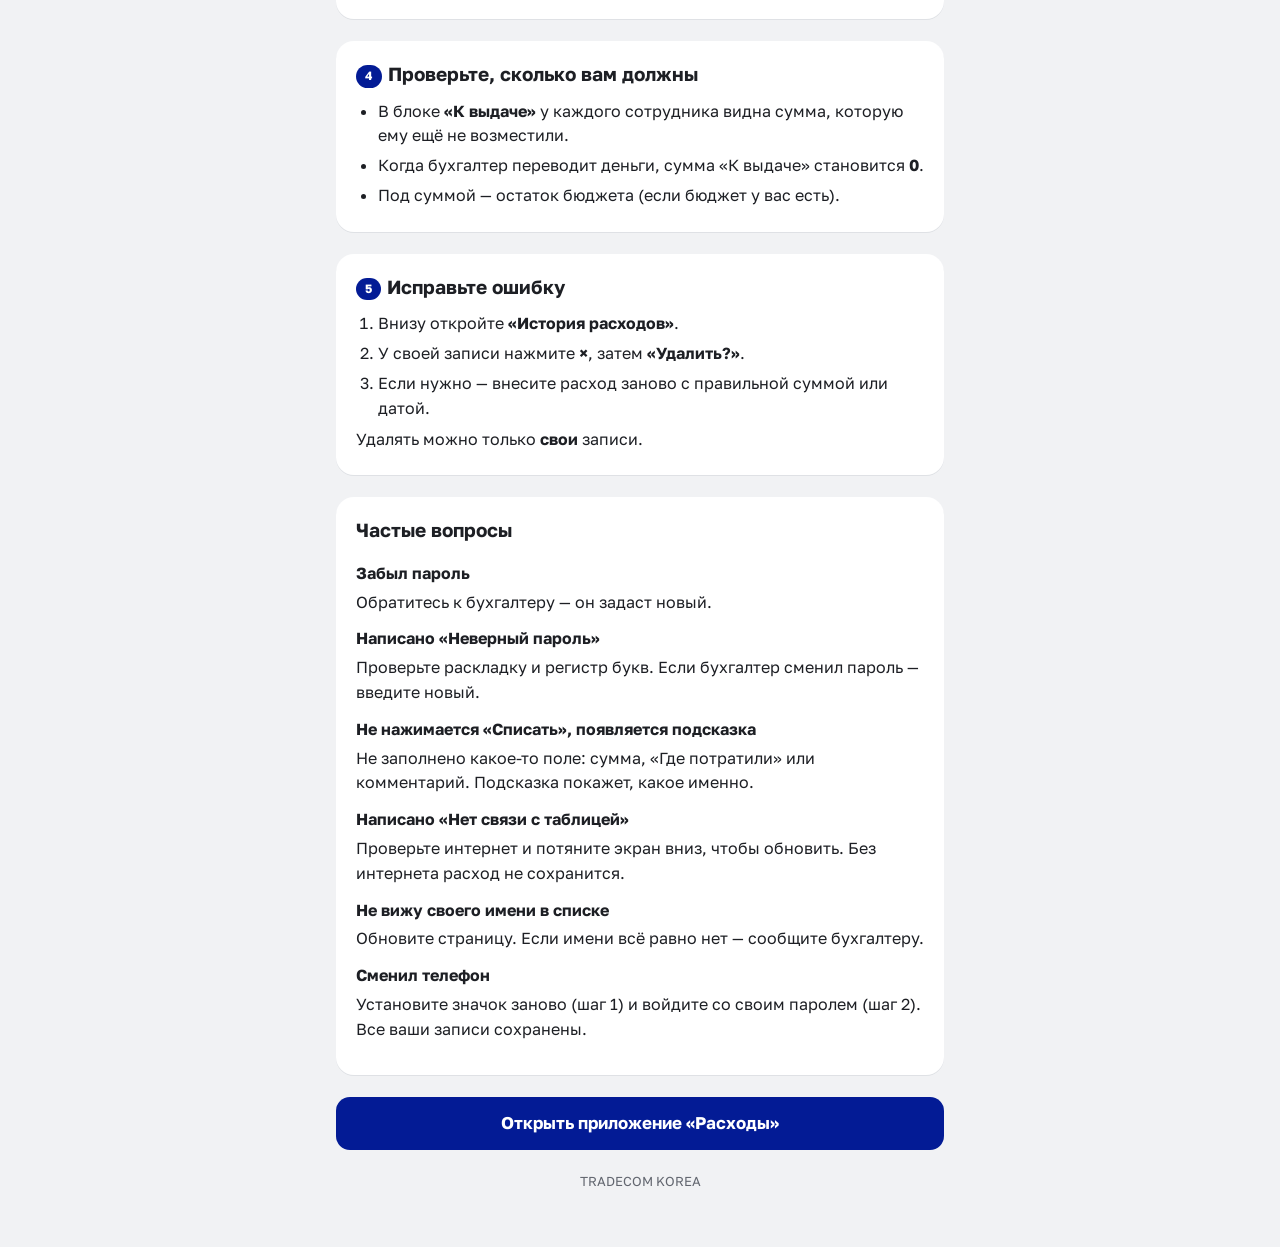
==== commit b0423c61: "Корейские категории с переводом на экране Co-Authored-By: Claude Opus 5.5 <noreply@anthropic.com> Cl" ====
--- a/help.html
+++ b/help.html
@@ -76,7 +76,7 @@
     <ol>
       <li>Проверьте <b>дату</b> — по умолчанию стоит сегодня. Если расход был раньше, выберите нужный день.</li>
       <li>Введите <b>сумму</b> в поле «Сумма расхода».</li>
-      <li>Выберите <b>категорию</b>: Бензин, Еда, Транспорт или Прочее — выбранная кнопка закрасится цветом.</li>
+      <li>Выберите <b>категорию</b> — на кнопке корейское название и перевод: 주유비 (бензин), 식대 (еда), 교통비 (транспорт), 하이패스 (платная дорога), 택배비 (почта), 차량정비 (ремонт авто), 접대 (представительские), 사무용품 (канцтовары), 기타 (прочее).</li>
       <li>Заполните <b>«Где потратили»</b> — название места, как на чеке (например, GS칼텍스, 김밥천국). <b>Обязательно.</b></li>
       <li>Напишите <b>комментарий</b> — за что расход (например, «KTX Сеул–Чхонан», «обед с клиентом»). <b>Обязательно.</b></li>
       <li>Нажмите <b>«Списать»</b>. Сразу появится зелёная надпись «Списано … · сохраняется…», а через пару секунд — <b>✓</b>. Форма очищается — можно вводить следующий расход.</li>
--- a/style.css
+++ b/style.css
@@ -51,7 +51,9 @@
 .amt::placeholder{color:var(--muted);opacity:.7;font-family:var(--font-body);font-size:20px;font-weight:500;letter-spacing:0;text-align:center}
 .amt-cur{font-family:var(--font-num);font-size:26px;font-weight:700;color:var(--muted)}
 .cats{display:grid;grid-template-columns:repeat(4,minmax(0,1fr));gap:6px}
-.cats button{background:var(--c-soft,var(--field));border:1.5px solid transparent;border-radius:12px;padding:12px 4px;font-size:14px;font-weight:600;color:var(--c-ink,var(--fg));min-width:0;line-height:1.2}
+.cats button{background:var(--c-soft,var(--field));border:1.5px solid transparent;border-radius:12px;padding:9px 4px;font-size:15px;font-weight:600;color:var(--c-ink,var(--fg));min-width:0;line-height:1.2;display:flex;flex-direction:column;align-items:center;gap:2px}
+.cats button b{font-weight:700}
+.cats button small{font-size:11px;font-weight:500;opacity:.85}
 .cats button[aria-pressed="true"]{background:var(--c,var(--accent));color:#fff;border-color:var(--c,var(--accent))}
 .note{font:inherit;font-size:15px;padding:12px 14px;border-radius:12px;border:1.5px solid var(--line);background:var(--field);color:var(--fg);width:100%}
 .note::placeholder{color:var(--muted);opacity:.8}
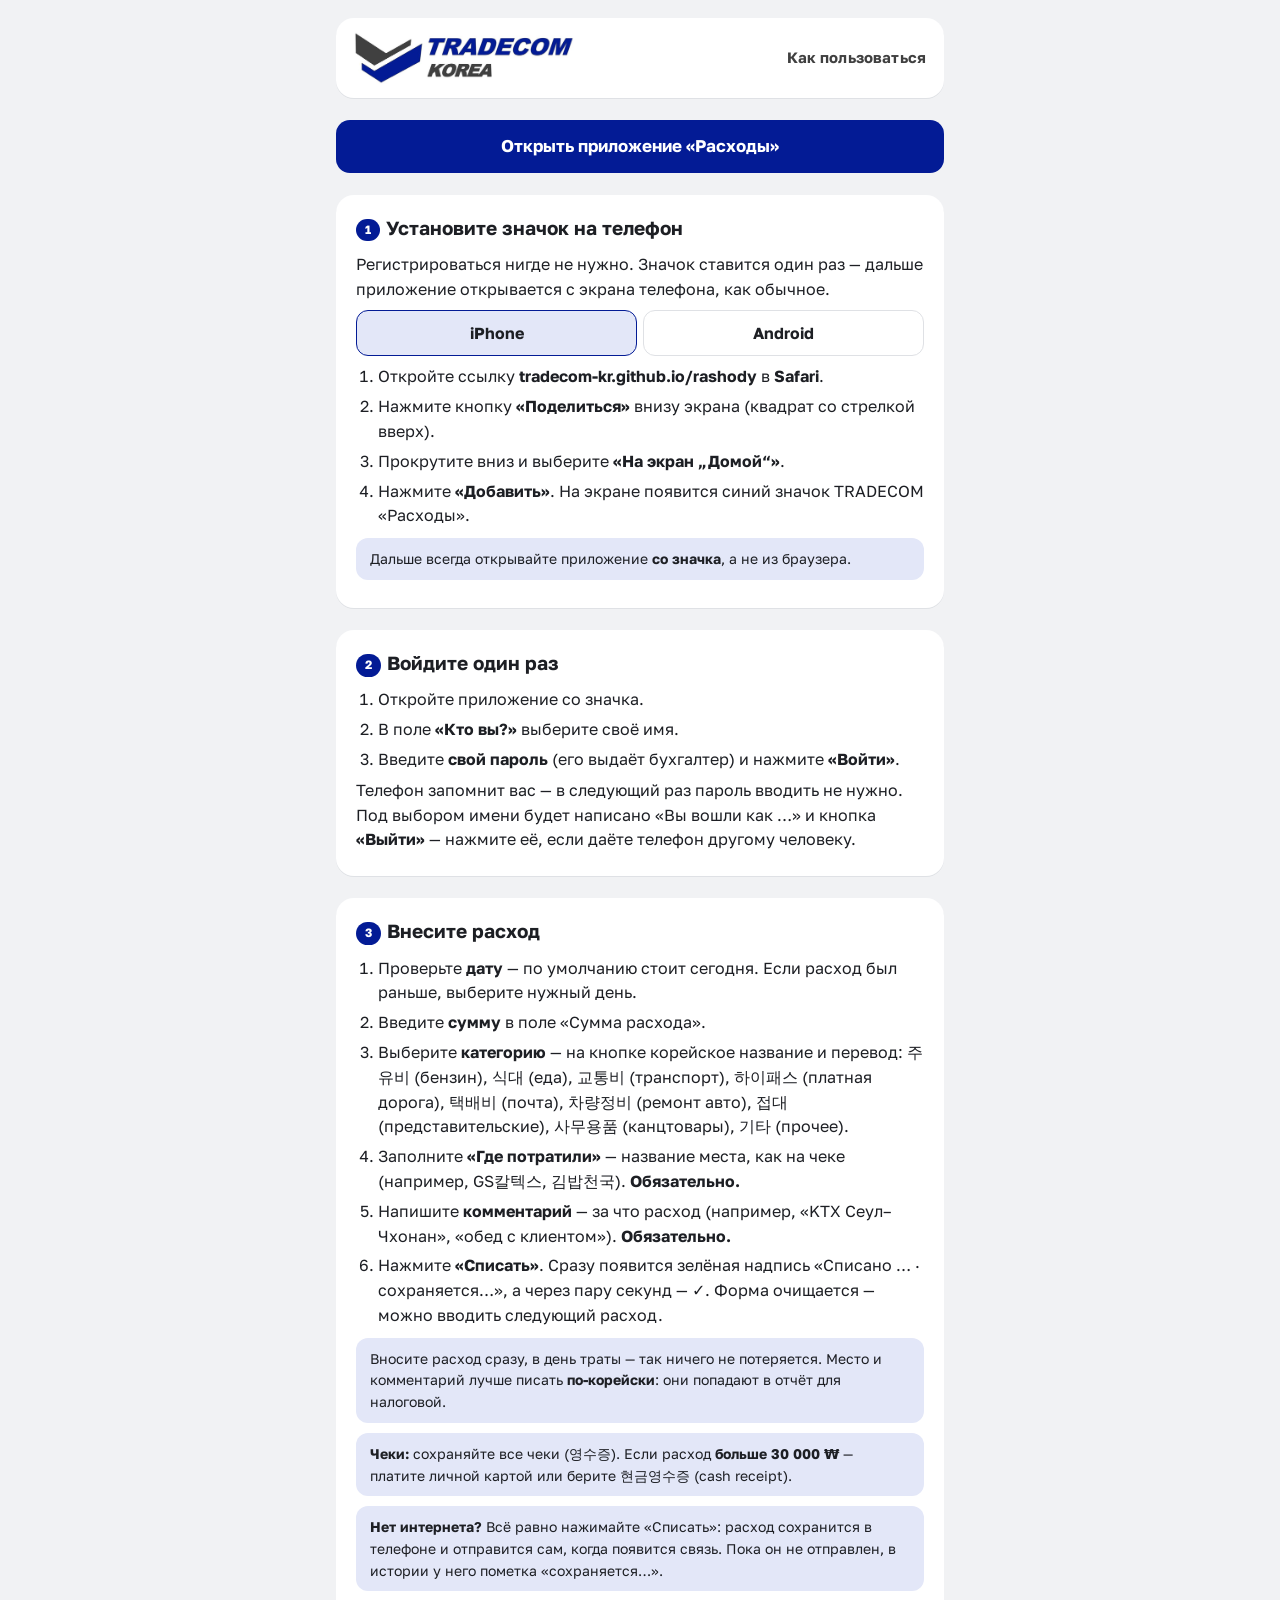
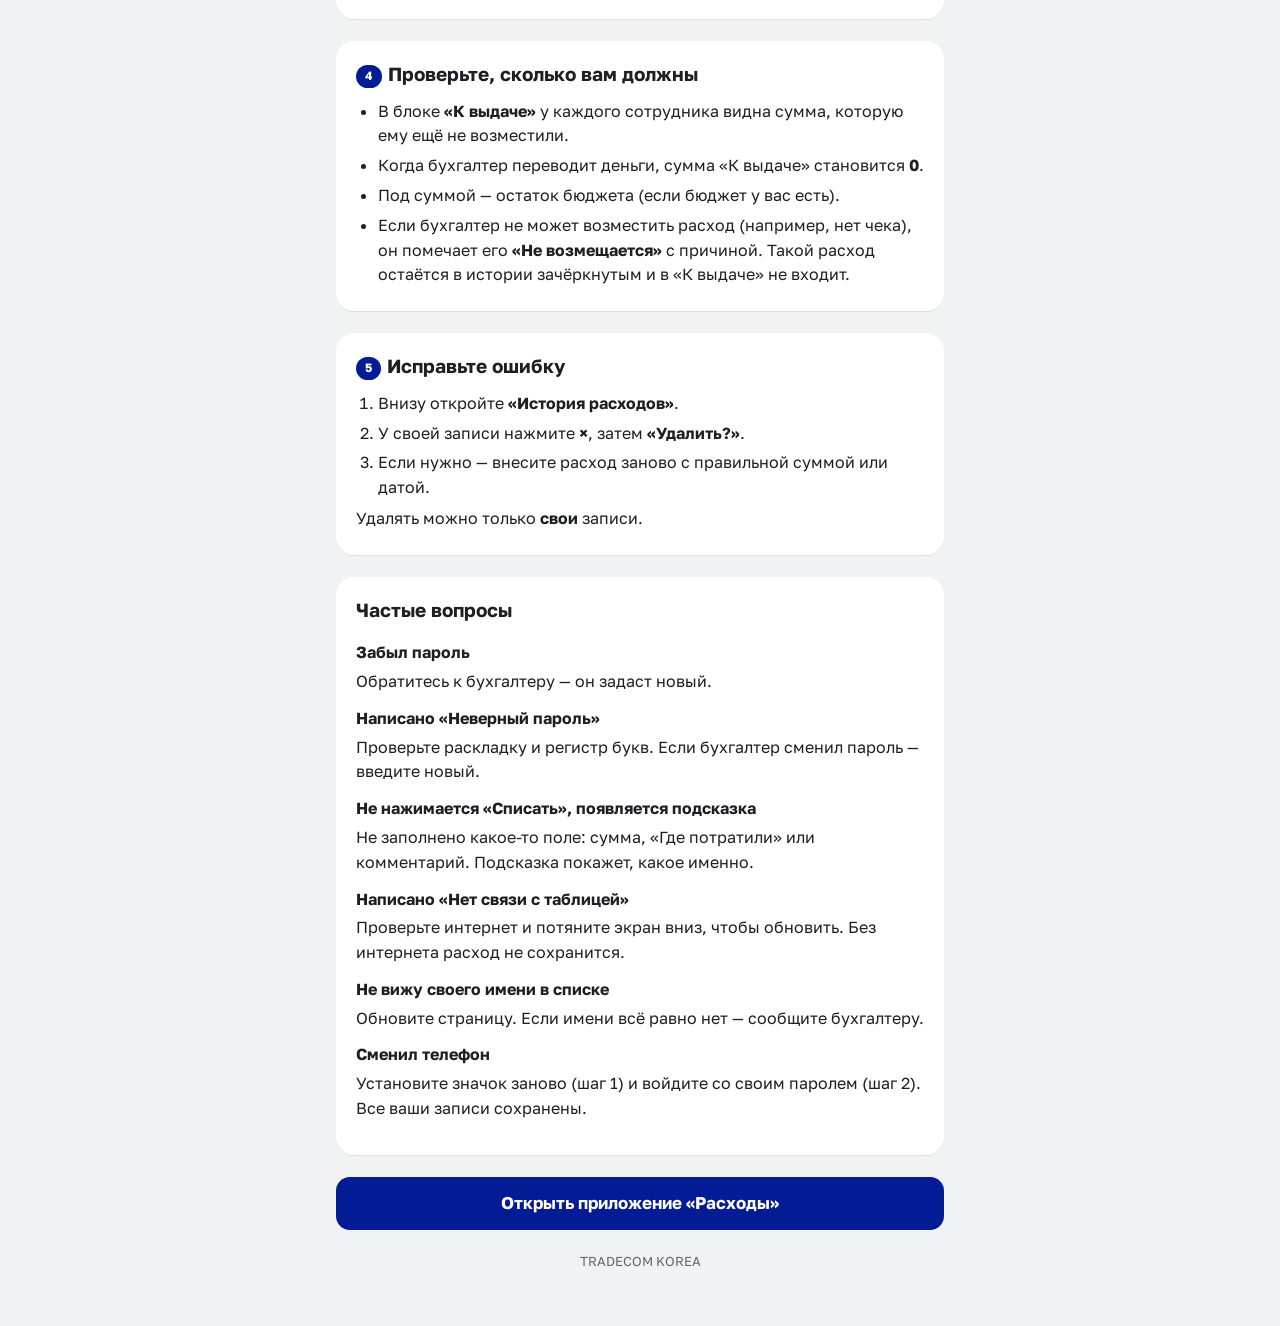
==== commit b46d6334: "Пометка «Не возмещается» для расходов без чека Co-Authored-By: Claude Opus 5.5 <noreply@anthropic.co" ====
--- a/help.html
+++ b/help.html
@@ -92,6 +92,7 @@
       <li>В блоке <b>«К выдаче»</b> у каждого сотрудника видна сумма, которую ему ещё не возместили.</li>
       <li>Когда бухгалтер переводит деньги, сумма «К выдаче» становится <b>0</b>.</li>
       <li>Под суммой — остаток бюджета (если бюджет у вас есть).</li>
+      <li>Если бухгалтер не может возместить расход (например, нет чека), он помечает его <b>«Не возмещается»</b> с причиной. Такой расход остаётся в истории зачёркнутым и в «К выдаче» не входит.</li>
     </ul>
   </section>
 
--- a/style.css
+++ b/style.css
@@ -126,3 +126,10 @@
 /* тёмная тема: категории — приглушённые оттенки */
 @media (prefers-color-scheme: dark){:root:not([data-theme="light"]) .cats button:not([aria-pressed="true"]){background:color-mix(in srgb,var(--c) 24%,var(--surface));color:#e9ebf0}}
 :root[data-theme="dark"] .cats button:not([aria-pressed="true"]){background:color-mix(in srgb,var(--c) 24%,var(--surface));color:#e9ebf0}
+.li small.rejline{display:flex;flex-wrap:wrap;gap:4px 10px;margin-top:2px}
+.li.rej b,.li.rej .a{color:var(--muted)}
+.li.rej .a{text-decoration:line-through}
+.rejtag{color:var(--bad);font-weight:600}
+.rejbtn{font-size:12px}
+.rejform{display:flex;gap:8px;align-items:center;padding:8px 0 10px;border-bottom:1px solid var(--line)}
+.rejform input{font:inherit;font-size:15px;padding:8px 12px;border:1px solid var(--line);border-radius:999px;background:var(--surface);color:var(--fg);min-width:0;flex:1}
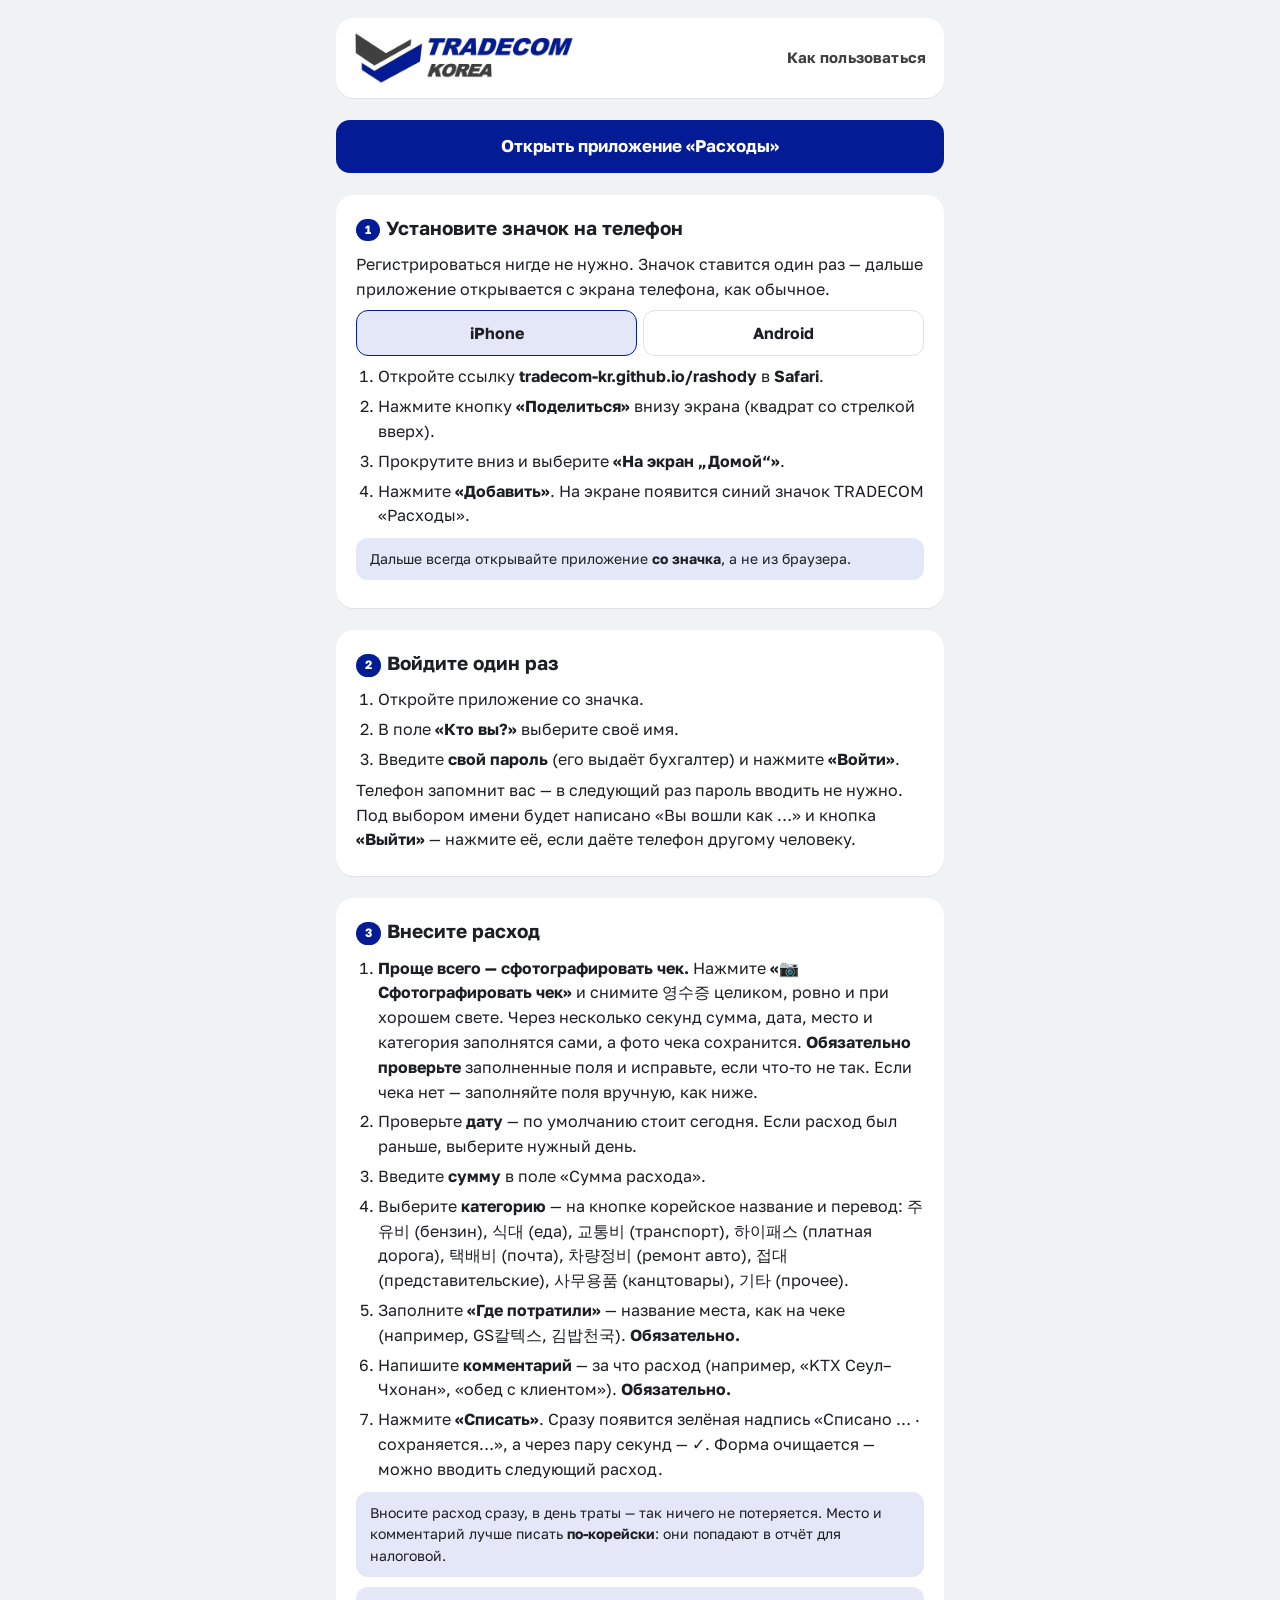
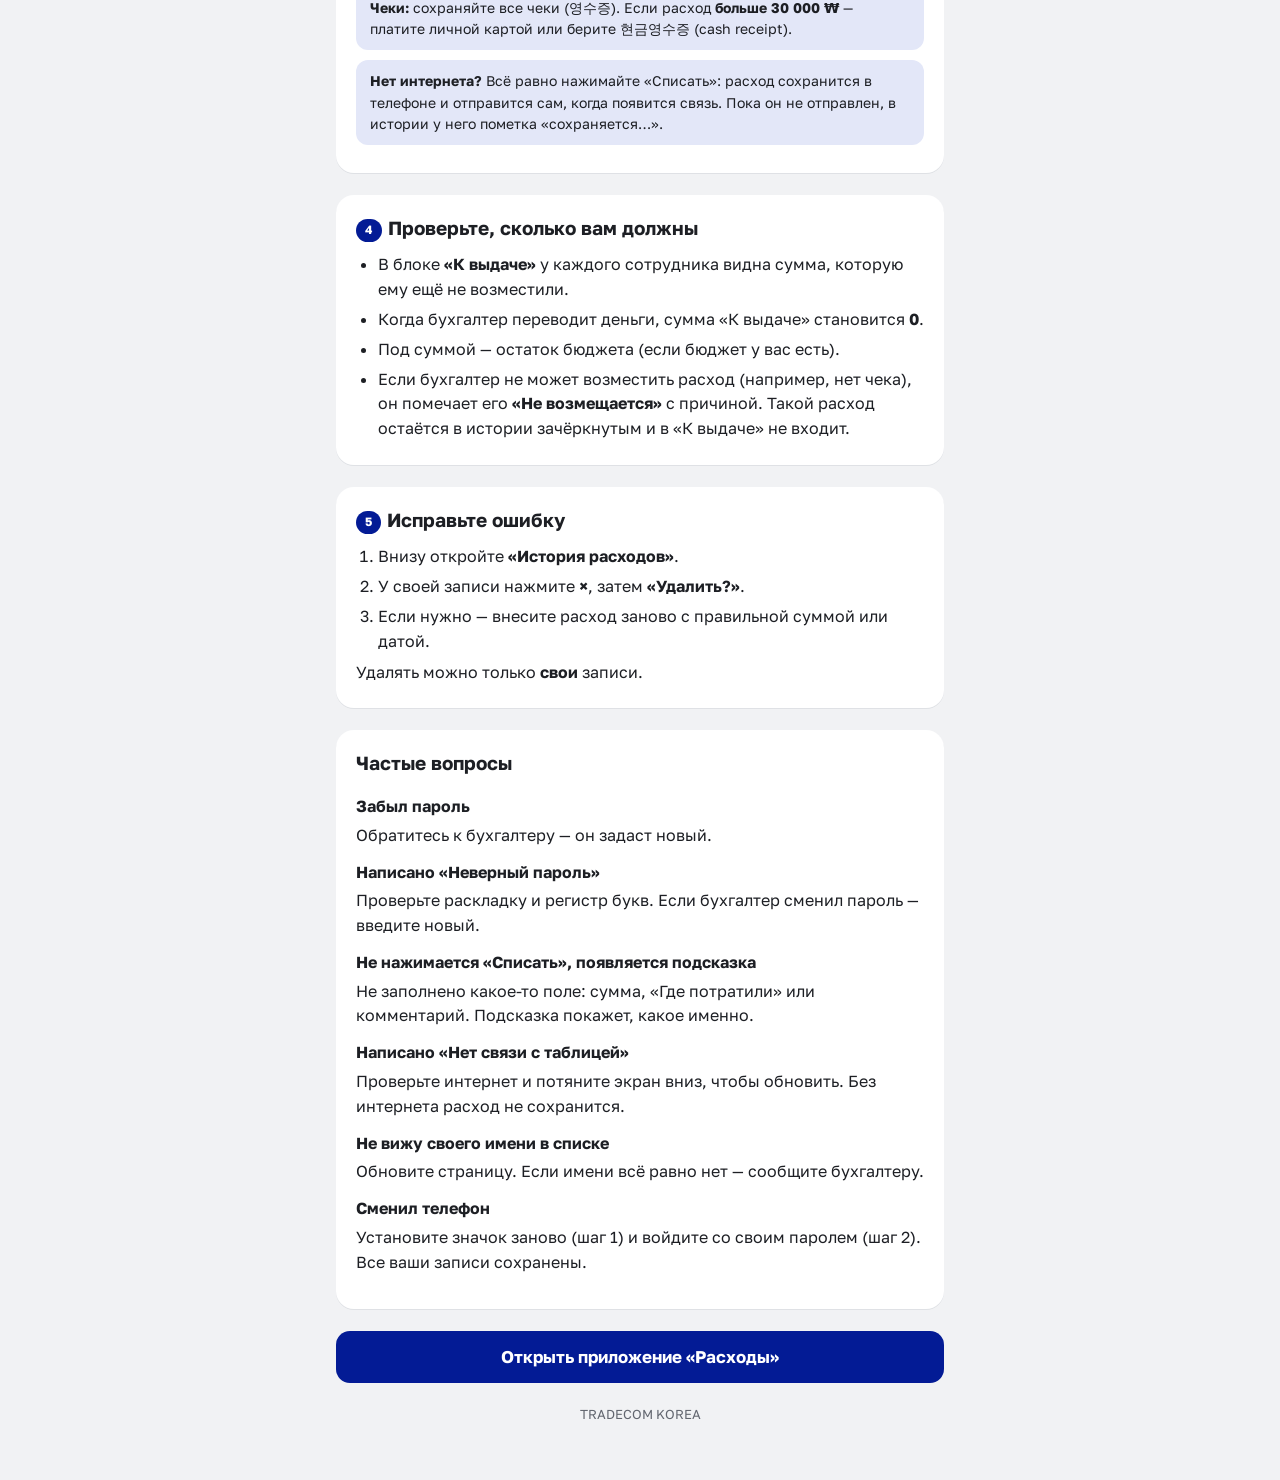
==== commit 08dd31e4: "Фото чека: распознавание (Gemini) и сохранение на Диск Co-Authored-By: Claude Opus 5.5 <noreply@anth" ====
--- a/help.html
+++ b/help.html
@@ -74,6 +74,7 @@
   <section class="doc">
     <h2><span class="step">3</span>Внесите расход</h2>
     <ol>
+      <li><b>Проще всего — сфотографировать чек.</b> Нажмите <b>«📷 Сфотографировать чек»</b> и снимите 영수증 целиком, ровно и при хорошем свете. Через несколько секунд сумма, дата, место и категория заполнятся сами, а фото чека сохранится. <b>Обязательно проверьте</b> заполненные поля и исправьте, если что-то не так. Если чека нет — заполняйте поля вручную, как ниже.</li>
       <li>Проверьте <b>дату</b> — по умолчанию стоит сегодня. Если расход был раньше, выберите нужный день.</li>
       <li>Введите <b>сумму</b> в поле «Сумма расхода».</li>
       <li>Выберите <b>категорию</b> — на кнопке корейское название и перевод: 주유비 (бензин), 식대 (еда), 교통비 (транспорт), 하이패스 (платная дорога), 택배비 (почта), 차량정비 (ремонт авто), 접대 (представительские), 사무용품 (канцтовары), 기타 (прочее).</li>
--- a/style.css
+++ b/style.css
@@ -94,7 +94,9 @@
 /* История и прочее */
 details.box{background:var(--surface);border-radius:18px;padding:12px 16px;box-shadow:0 1px 0 var(--line)}
 details.box>summary{cursor:pointer;font-weight:700}
-.hfilt{display:flex;gap:8px;margin:10px 0 4px}
+.hfilt{display:flex;flex-wrap:wrap;gap:8px;margin:10px 0 4px}
+.hfilt input{font:inherit;font-size:15px;padding:8px 14px;border:1px solid var(--line);border-radius:999px;background:var(--bg);color:var(--fg);min-width:0;flex:1 1 100%}
+.hcount{margin:2px 0 0;font-size:13px}
 .hfilt select{font:inherit;font-size:14px;padding:8px 12px;border:1px solid var(--line);border-radius:999px;background:var(--bg);color:var(--fg);min-width:0;flex:1}
 .li{display:grid;grid-template-columns:minmax(0,1fr) auto auto;gap:10px;align-items:center;padding:10px 0;border-bottom:1px solid var(--line)}
 .li:last-child{border-bottom:0}
@@ -133,3 +135,11 @@
 .rejbtn{font-size:12px}
 .rejform{display:flex;gap:8px;align-items:center;padding:8px 0 10px;border-bottom:1px solid var(--line)}
 .rejform input{font:inherit;font-size:15px;padding:8px 12px;border:1px solid var(--line);border-radius:999px;background:var(--surface);color:var(--fg);min-width:0;flex:1}
+.li.pmt.adv .a{color:var(--muted)}
+
+.scanbtn{font:inherit;font-size:15px;font-weight:700;display:flex;align-items:center;justify-content:center;gap:8px;padding:12px;border-radius:12px;border:1.5px dashed var(--accent);background:var(--accent-soft);color:var(--accent);cursor:pointer}
+.scanbtn[disabled]{opacity:.6;cursor:progress}
+.rchip{display:flex;justify-content:space-between;align-items:center;gap:8px;font-size:13px;padding:8px 12px;border-radius:10px;background:var(--ok-soft);color:var(--ok)}
+.filled{animation:filled 1.6s ease-out}
+@keyframes filled{0%{box-shadow:0 0 0 3px var(--ok)}100%{box-shadow:0 0 0 0 transparent}}
+.rlink{color:var(--accent);font-size:12px}
